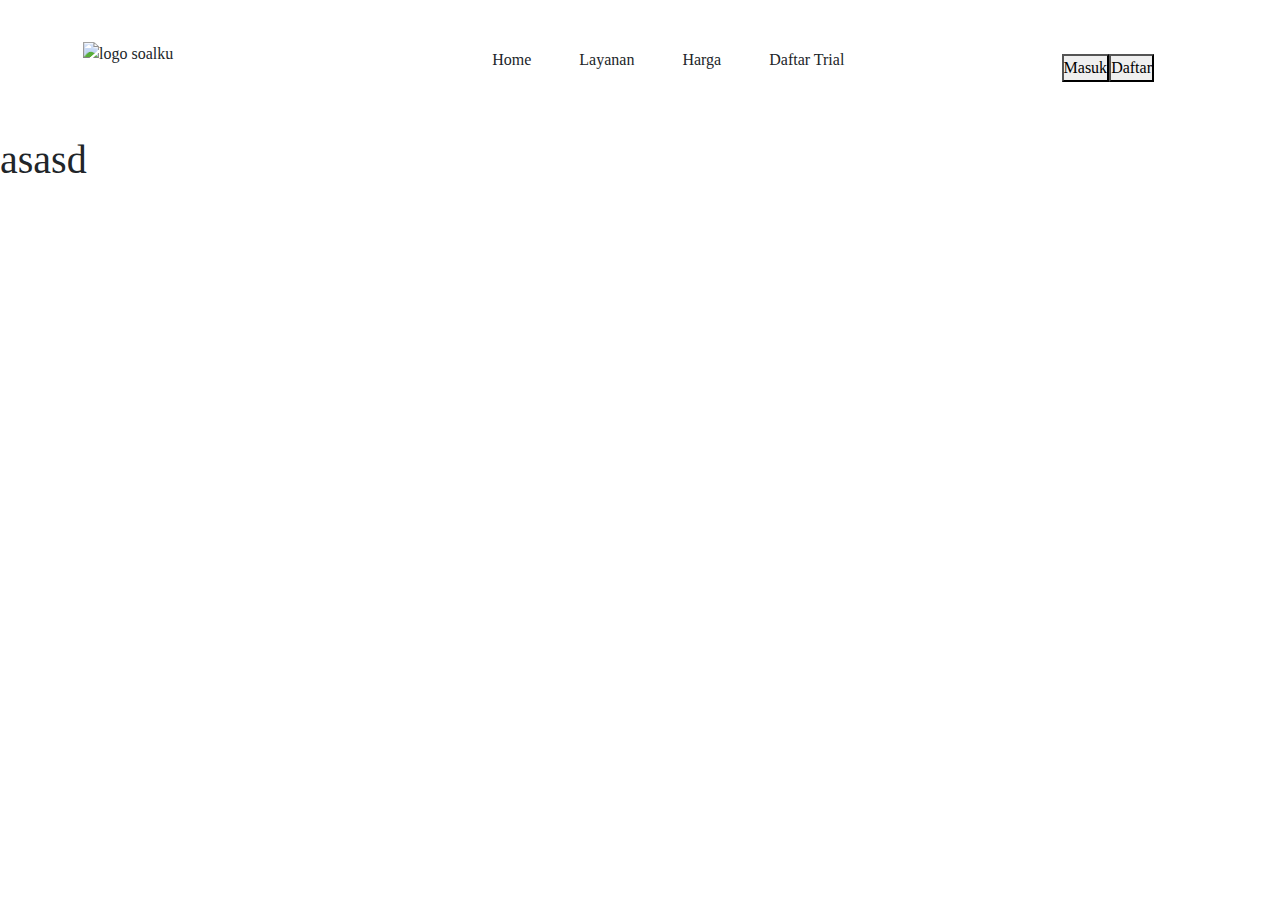
==== nggih.html @ 781ea1b5 "feat: nggih" ====
<!doctype html>
<html lang="en">
  <head>
    <meta charset="utf-8">
    <meta name="viewport" content="width=device-width, initial-scale=1">
    <link rel="stylesheet" href="css/style.css">
    <title>Soalku FE</title>
    <link href="https://cdn.jsdelivr.net/npm/bootstrap@5.3.3/dist/css/bootstrap.min.css" rel="stylesheet" integrity="sha384-QWTKZyjpPEjISv5WaRU9OFeRpok6YctnYmDr5pNlyT2bRjXh0JMhjY6hW+ALEwIH" crossorigin="anonymous">
  </head>
  <body>
    <script src="https://cdn.jsdelivr.net/npm/bootstrap@5.3.3/dist/js/bootstrap.bundle.min.js" integrity="sha384-YvpcrYf0tY3lHB60NNkmXc5s9fDVZLESaAA55NDzOxhy9GkcIdslK1eN7N6jIeHz" crossorigin="anonymous"></script>
    <nav>
      <div class="d-flex justify-content-between">
        <img src="assets/LOGO SOALKU HIJAU.png" alt="logo soalku" width="192" height="52">

        <div class="d-flex gap-5 align-items-center">    
            <p>Home</p>
            <p>Layanan</p>
            <p>Harga</p>
            <p>Daftar Trial</p>
        </div>
        <div class="d-flex align-items-center">
            <button>Masuk</button>
            <button>Daftar</button>
        </div>
      </div>
    </nav>
    <main>
      <section>
        <h1>asasd</h1>
      </section>
    </main>
  </body>
</html>
---- css/style.css ----
*{
    box-sizing: border-box;
    /*font-family: 'Space Grotesk', sans-serif;*/
    font-family: 'Poppins';

    margin: 0px;
    padding: 0px;
    list-style: none;
    text-decoration: none;
}

main{
    display: flex;
    flex-direction: column;
}

nav{
    padding: 42px 126px 42px 83px;
}
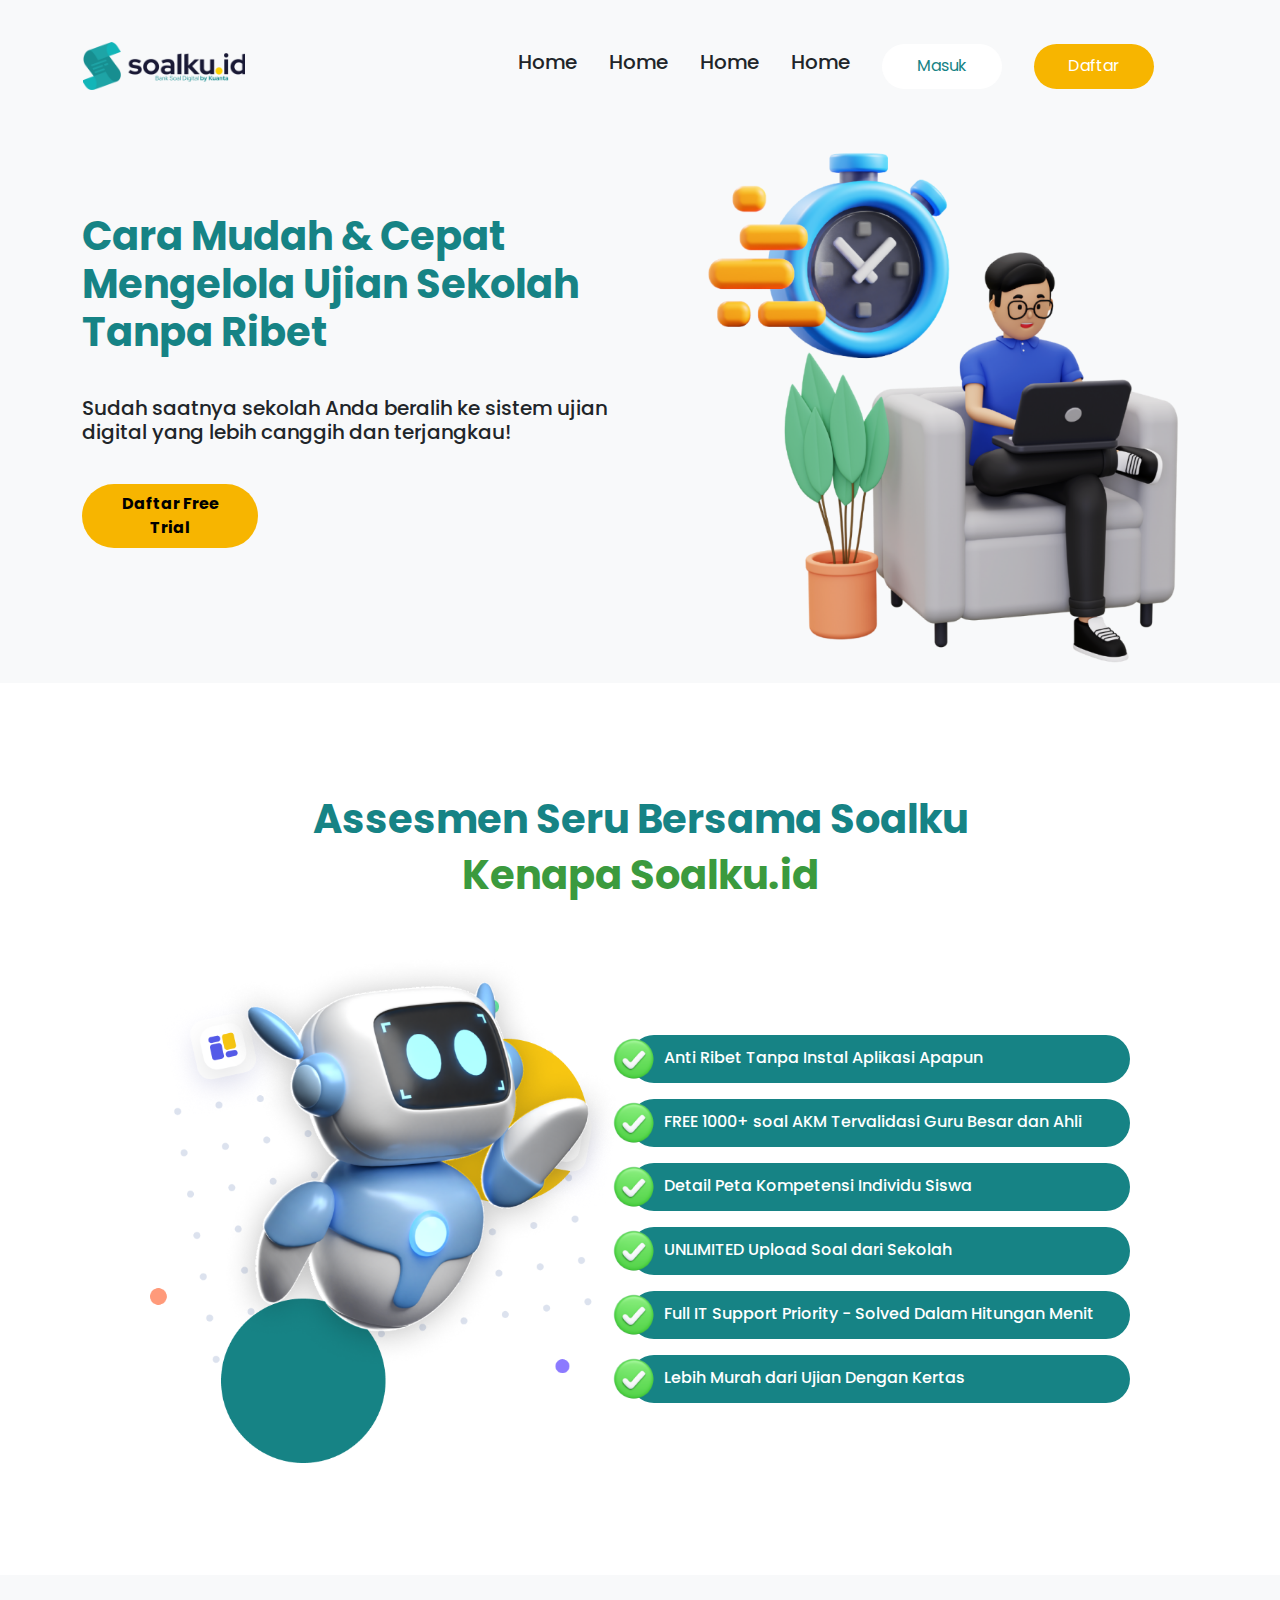
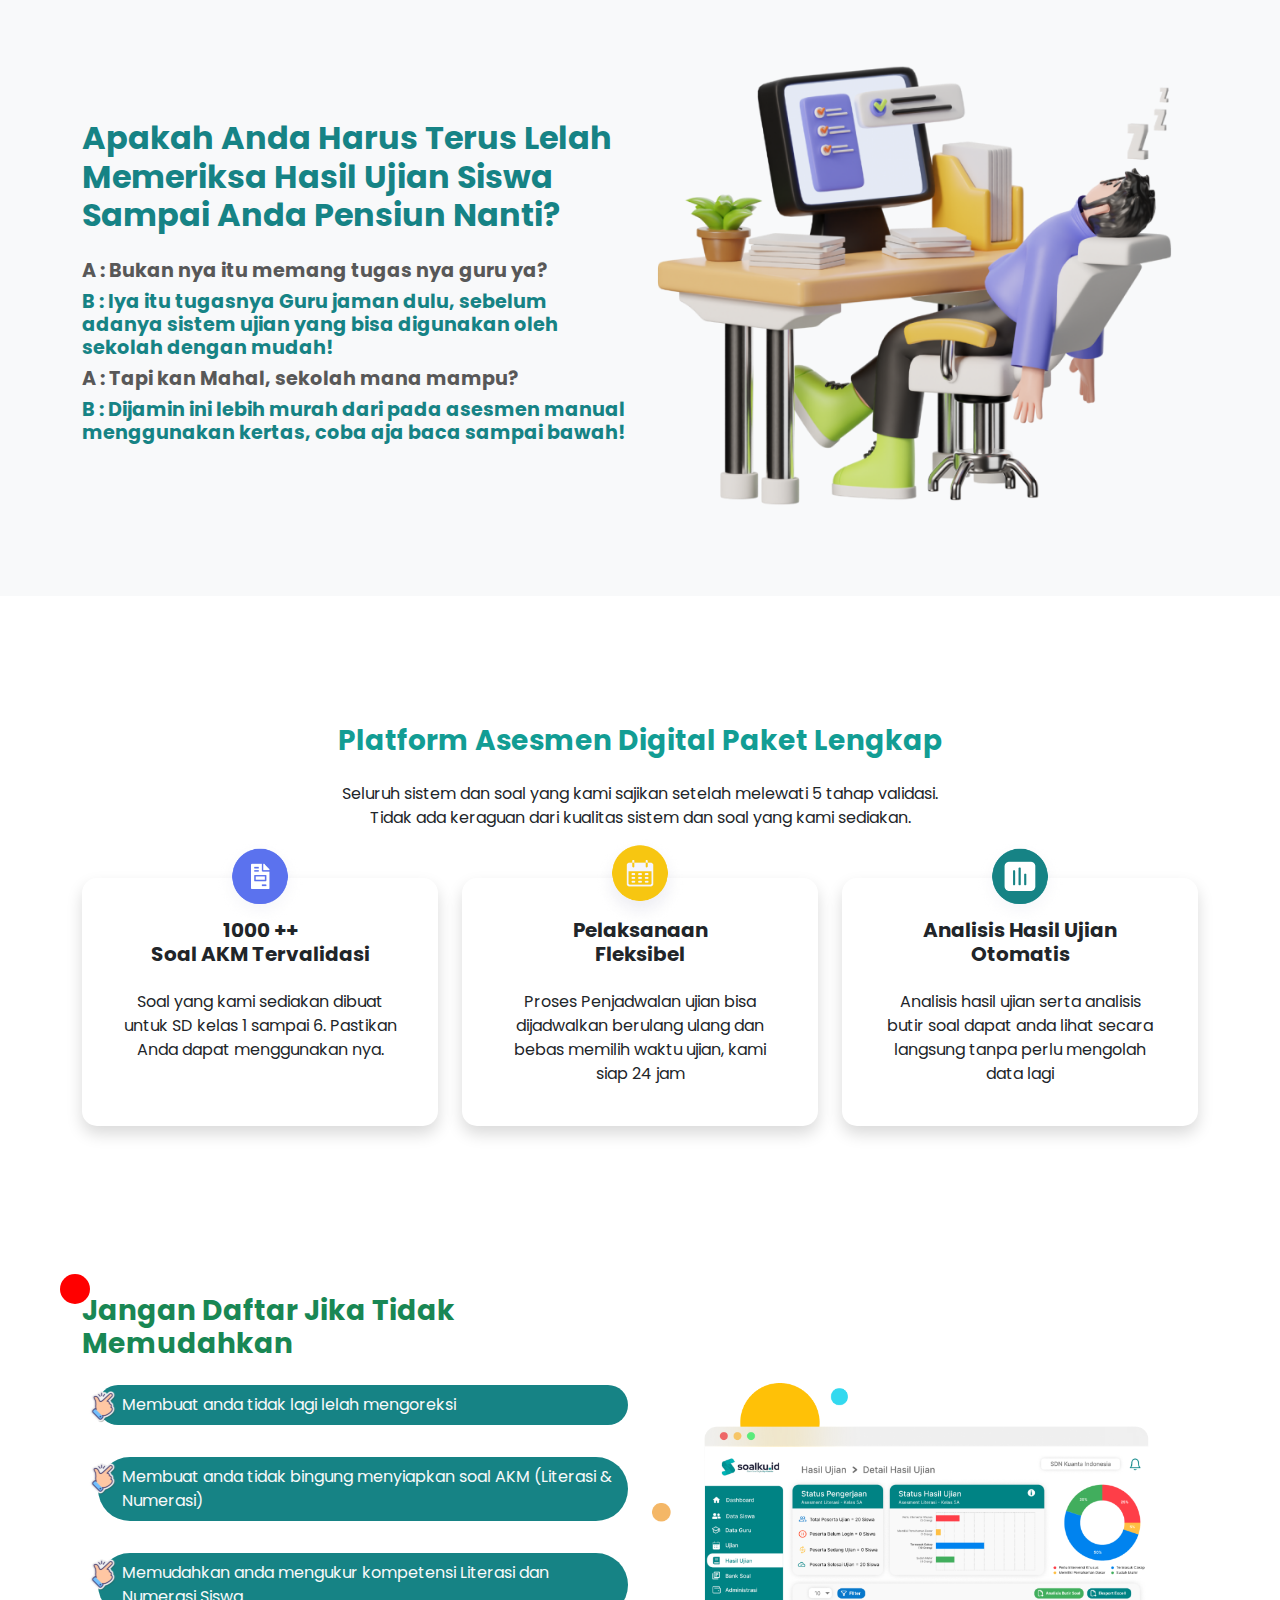
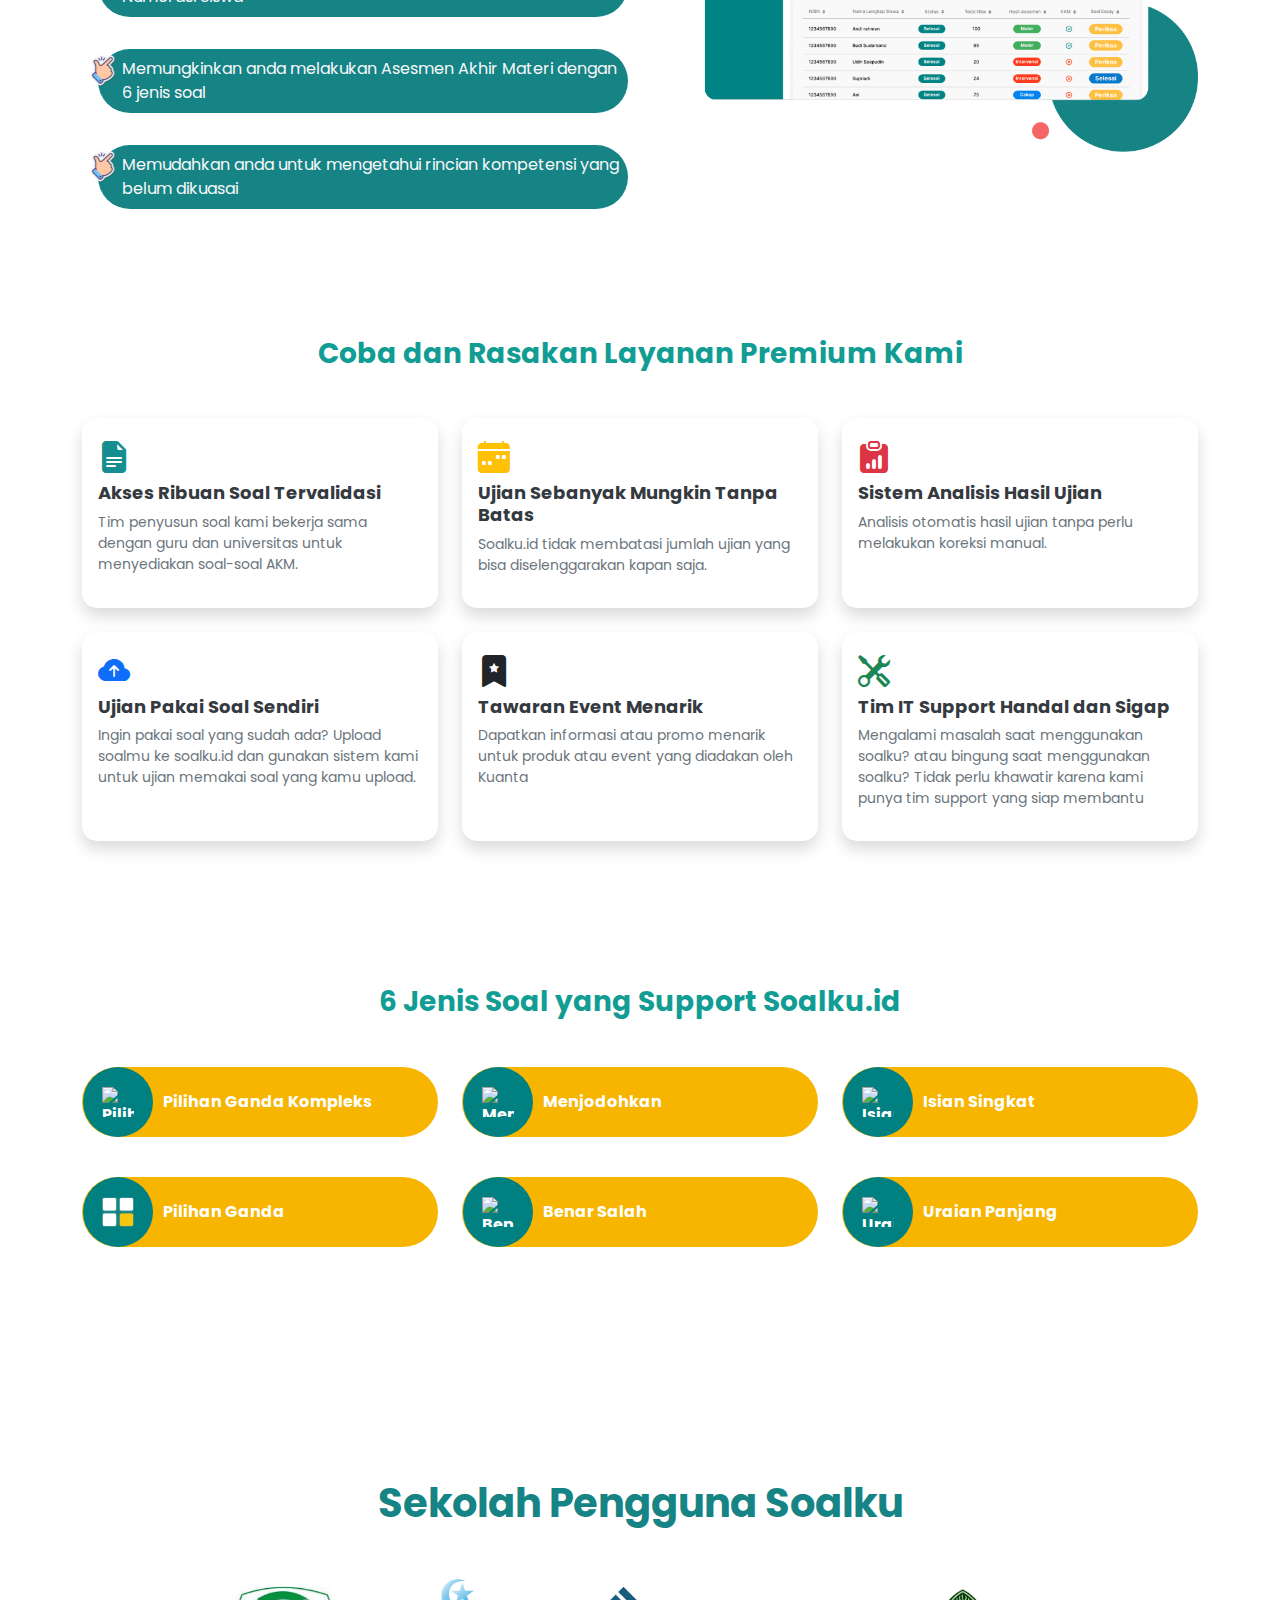
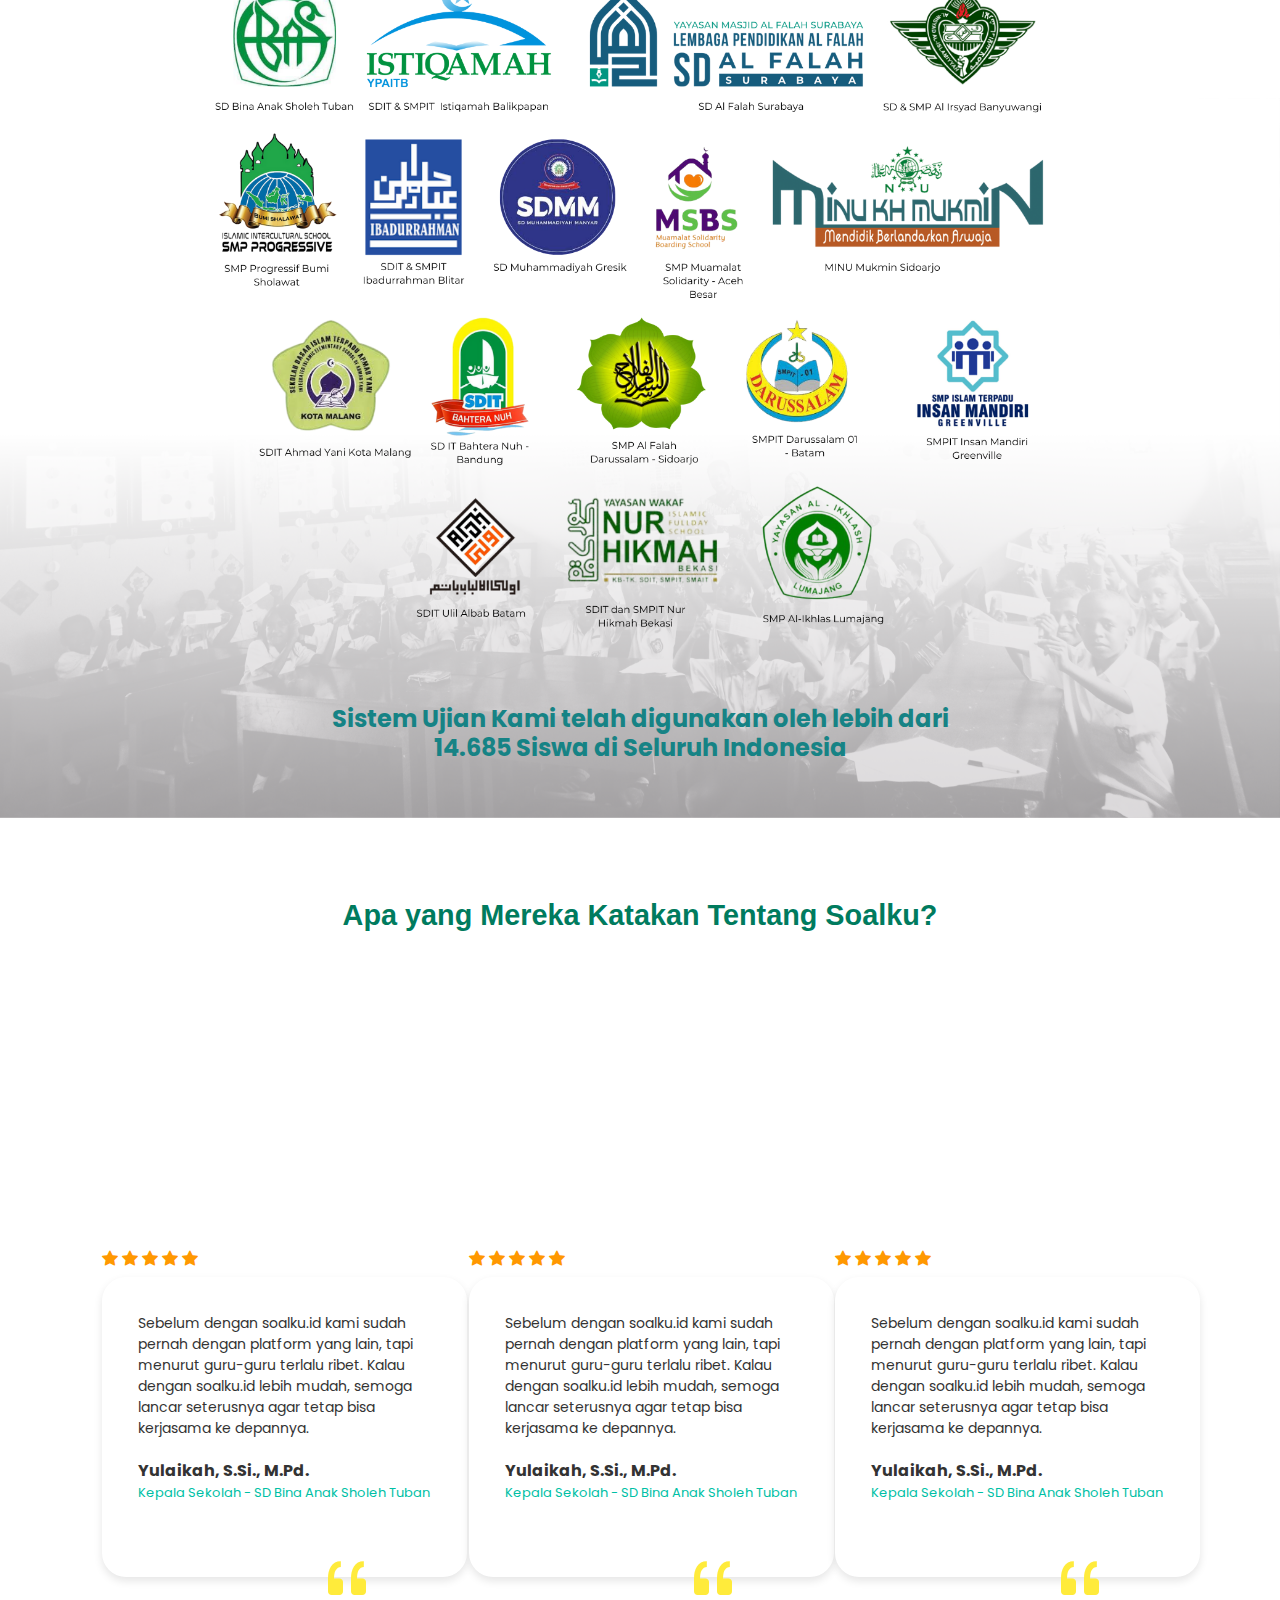
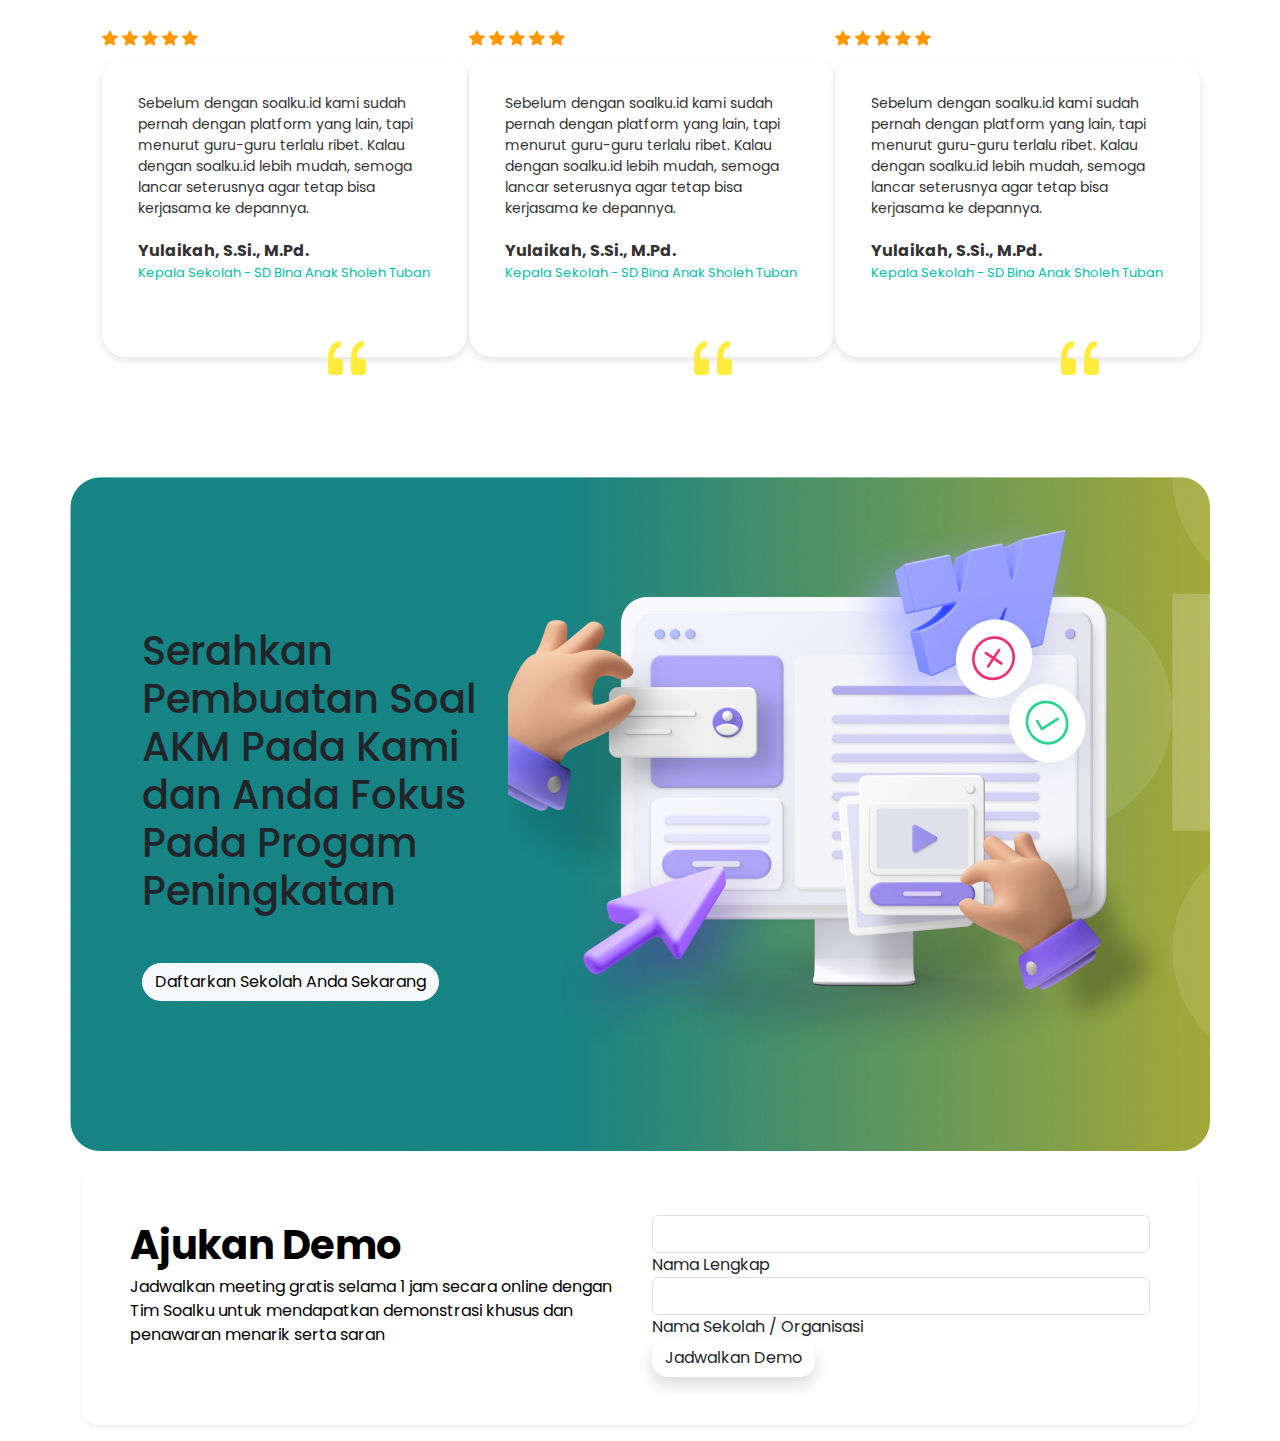
==== commit 75d051da: "feat: nggih" ====
--- a/nggih.html
+++ b/nggih.html
@@ -1,34 +1,623 @@
 <!doctype html>
 <html lang="en">
-  <head>
+
+<head>
     <meta charset="utf-8">
     <meta name="viewport" content="width=device-width, initial-scale=1">
+    <title>Soalku FE</title>
+    <link href="https://cdn.jsdelivr.net/npm/bootstrap@5.3.3/dist/css/bootstrap.min.css" rel="stylesheet"
+          integrity="sha384-QWTKZyjpPEjISv5WaRU9OFeRpok6YctnYmDr5pNlyT2bRjXh0JMhjY6hW+ALEwIH" crossorigin="anonymous">
+    <link href="https://fonts.googleapis.com/css2?family=Poppins:wght@400;500;600;700&display=swap" rel="stylesheet">
+    <link rel="stylesheet" href="https://cdn.jsdelivr.net/npm/bootstrap-icons@1.11.1/font/bootstrap-icons.css">
     <link rel="stylesheet" href="css/style.css">
-    <title>Soalku FE</title>
-    <link href="https://cdn.jsdelivr.net/npm/bootstrap@5.3.3/dist/css/bootstrap.min.css" rel="stylesheet" integrity="sha384-QWTKZyjpPEjISv5WaRU9OFeRpok6YctnYmDr5pNlyT2bRjXh0JMhjY6hW+ALEwIH" crossorigin="anonymous">
-  </head>
-  <body>
-    <script src="https://cdn.jsdelivr.net/npm/bootstrap@5.3.3/dist/js/bootstrap.bundle.min.js" integrity="sha384-YvpcrYf0tY3lHB60NNkmXc5s9fDVZLESaAA55NDzOxhy9GkcIdslK1eN7N6jIeHz" crossorigin="anonymous"></script>
-    <nav>
-      <div class="d-flex justify-content-between">
-        <img src="assets/LOGO SOALKU HIJAU.png" alt="logo soalku" width="192" height="52">
-
-        <div class="d-flex gap-5 align-items-center">    
-            <p>Home</p>
-            <p>Layanan</p>
-            <p>Harga</p>
-            <p>Daftar Trial</p>
-        </div>
-        <div class="d-flex align-items-center">
-            <button>Masuk</button>
-            <button>Daftar</button>
-        </div>
-      </div>
-    </nav>
-    <main>
-      <section>
-        <h1>asasd</h1>
-      </section>
-    </main>
-  </body>
+</head>
+
+<body>
+<nav class="bg-light">
+    <div class="header">
+        <img src="img/soalku.png" alt="" style="width: 162px;">
+        <div class="menu">
+            <h5>Home</h5>
+            <h5>Home</h5>
+            <h5>Home</h5>
+            <h5>Home</h5>
+            <button class="btn-custom-2" style="width: 120px; background:white; color: #168385">Masuk</button>
+            <button class="btn-custom-2" style="width: 120px; background:#f7b500;">Daftar</button>
+        </div>
+    </div>
+</nav>
+<main>
+
+    <section class="bg-light">
+        <div class="container">
+            <div class="sec1">
+                <div class="sec1-1">
+                    <h1>Cara Mudah & Cepat Mengelola Ujian Sekolah Tanpa Ribet</h1>
+
+                    <h5>Sudah saatnya sekolah Anda beralih ke sistem ujian digital yang lebih canggih dan terjangkau!</h5>
+
+                    <button class="btn-custom align-items-center" style="width: 11rem; height: 4rem; color: black">Daftar Free Trial</button>
+                </div>
+                <div style="margin-right: -3rem;">
+                    <img src="img/sit.png" style="width: 580px;" alt="">
+                </div>
+            </div>
+        </div>
+    </section>
+
+    <section style="padding-top: 7rem;">
+        <div class="container">
+            <div class="sec2">
+                <h1 style="font-weight: bold; color: #168385">Assesmen Seru Bersama Soalku</h1>
+                <h1 style="font-weight: bold; color: #3B9A3E">Kenapa Soalku.id</h1>
+                <div class="sec2-1">
+                    <img src="img/robot.png" alt="" width="480px">
+                    <div class="sec2-2">
+                        <div class="unta">
+                            <img src="img/check.png" alt="" class="cek">
+                            <h5>Anti Ribet Tanpa Instal Aplikasi Apapun</h5>
+                        </div>
+                        <div class="unta">
+                            <img src="img/check.png" alt="" class="cek">
+                            <h5>FREE 1000+ soal AKM Tervalidasi Guru Besar dan Ahli</h5>
+                        </div>
+                        <div class="unta">
+                            <img src="img/check.png" alt="" class="cek">
+                            <h5>Detail Peta Kompetensi Individu Siswa</h5>
+                        </div>
+                        <div class="unta">
+                            <img src="img/check.png" alt="" class="cek">
+                            <h5>UNLIMITED Upload Soal dari Sekolah</h5>
+                        </div>
+                        <div class="unta">
+                            <img src="img/check.png" alt="" class="cek">
+                            <h5>Full IT Support Priority - Solved Dalam Hitungan Menit</h5>
+                        </div>
+                        <div class="unta">
+                            <img src="img/check.png" alt="" class="cek">
+                            <h5>Lebih Murah dari Ujian Dengan Kertas</h5>
+                        </div>
+                    </div>
+                </div>
+            </div>
+        </div>
+    </section>
+
+    <!-- start section 3 -->
+    <section id="exam-explanation" class="py-5 bg-light" style="margin-top: 7rem;">
+        <div class="container">
+            <div class="row align-items-center">
+                <div class="col-md-6 sec3">
+                    <h1 class="mb-4 text-start" style="color: #168385; font-size: 2rem;"><b>Apakah Anda Harus Terus Lelah Memeriksa
+                        Hasil Ujian Siswa Sampai Anda Pensiun Nanti?</b></h1>
+                    <h5 style="color: #585858;"><b>A : Bukan nya itu memang tugas nya guru ya?</b></h5>
+                    <h5 style="color: #168385;"><b>B : Iya itu tugasnya Guru jaman dulu, sebelum adanya sistem ujian
+                        yang bisa digunakan oleh sekolah dengan mudah!</b></h5>
+                    <h5 style="color: #585858;"><b>A : Tapi kan Mahal, sekolah mana mampu?</b></h5>
+                    <h5 style="color: #168385;"><b>B : Dijamin ini lebih murah dari pada asesmen manual menggunakan
+                        kertas, coba aja baca sampai bawah!</b></h5>
+                </div>
+                <div class="col-md-6">
+                    <img src="img/animasi guru lelah 1.png" style="width: 525px; height: 525px;" class="img-fluid"
+                         alt="Gambar ilustasi pemeriksaan ujian">
+                </div>
+            </div>
+        </div>
+    </section>
+    <!-- end section 3 -->
+
+    <!-- start section 4 -->
+    <section id="assessment-platform" class="py-5" style="margin-top: 5rem;">
+        <div class="container text-center">
+            <!-- Heading -->
+            <h2 class="mb-4 fw-bold">Platform Asesmen Digital Paket Lengkap</h2>
+            <p class="mb-5">Seluruh sistem dan soal yang kami sajikan setelah melewati 5 tahap validasi. <br> Tidak ada
+                keraguan dari kualitas sistem dan soal yang kami sediakan.</p>
+
+            <!-- Cards Section -->
+            <div class="row justify-content-center">
+                <!-- Card 1 -->
+                <div class="col-md-4 mb-4">
+                    <div class="card h-100 p-4 border-0 shadow">
+                        <div class="card-body" style="position: relative;">
+                            <!-- Icon -->
+                            <div class="mb-3 icon-center">
+                                <img src="img/Group 79.png" alt="Soal AKM" class="img-fluid"
+                                     style="width: 100px; height: 100px;">
+                            </div>
+                            <!-- Title -->
+                            <h5 class="card-title fw-bold">1000 ++ <br> Soal AKM Tervalidasi</h5>
+                            <!-- Description -->
+                            <p class="card-text mt-4">Soal yang kami sediakan dibuat untuk SD kelas 1 sampai 6. Pastikan
+                                Anda dapat menggunakan nya.</p>
+                        </div>
+                    </div>
+                </div>
+
+                <!-- Card 2 -->
+                <div class="col-md-4 mb-4">
+                    <div class="card text-center h-100 p-4 border-0 shadow">
+                        <div class="card-body" style="position: relative;">
+                            <!-- Icon -->
+                            <div class="mb-3 icon-center">
+                                <img src="img/Group 80.png" alt="Soal AKM" class="img-fluid"
+                                     style="width: 100px; height: 100px;">
+                            </div>
+                            <!-- Title -->
+                            <h5 class="card-title fw-bold">Pelaksanaan <br> Fleksibel</h5>
+                            <!-- Description -->
+                            <p class="card-text mt-4">Proses Penjadwalan ujian bisa dijadwalkan berulang ulang dan bebas
+                                memilih waktu ujian, kami siap 24 jam</p>
+                        </div>
+                    </div>
+                </div>
+
+                <!-- Card 3 -->
+                <div class="col-md-4 mb-4">
+                    <div class="card text-center h-100 p-4 border-0 shadow">
+                        <div class="card-body" style="position: relative;">
+                            <!-- Icon -->
+                            <div class="mb-3 icon-center">
+                                <img src="img/Group 81.png" alt="Soal AKM" class="img-fluid"
+                                     style="width: 100px; height: 100px;">
+                            </div>
+                            <!-- Title -->
+                            <h5 class="card-title fw-bold">Analisis Hasil Ujian Otomatis</h5>
+                            <!-- Description -->
+                            <p class="card-text mt-4">Analisis hasil ujian serta analisis butir soal dapat anda lihat
+                                secara langsung tanpa perlu mengolah data lagi</p>
+                        </div>
+                    </div>
+                </div>
+
+
+            </div>
+        </div>
+    </section>
+    <!-- end section 4 -->
+
+    <!-- section 5 -->
+    <section class="container py-5 mt-5">
+        <div class="row align-items-center">
+            <!-- Left side content (list of features) -->
+            <div class="col-md-6" style="position: relative;">
+                <h2 class="fw-bold text-success">Jangan Daftar Jika Tidak Memudahkan</h2>
+                <div style="background-color: rgb(255, 0, 0);position: absolute;width: 30px;display: block;height: 30px;border-radius: 30px;top: -20px;left: -10px;"></div>
+                <ul class="list-unstyled mt-4">
+                    <li class="d-flex align-items-center mb-3 ms-3" style="position: relative;">
+                        <img src="/img/Gampang-icon.svg" alt="Check" class="" style="width: 30px;position: absolute;left: -10px;top:5px;">
+                        <p class="w-100 text-light p-2 ps-4" style="background-color: #168385;border-radius: 50px;">
+                            Membuat anda tidak lagi lelah mengoreksi
+                        </p>
+                    </li>
+                    <li class="d-flex align-items-center mb-3 ms-3" style="position: relative;">
+                        <img src="/img/Gampang-icon.svg" alt="Check" class="" style="width: 30px;position: absolute;left: -10px;top:5px;">
+                        <p class="w-100 text-light p-2 ps-4" style="background-color: #168385;border-radius: 50px;">
+                            Membuat anda tidak bingung menyiapkan soal AKM (Literasi & Numerasi)
+                        </p>
+                    </li>
+
+                    <li class="d-flex align-items-center mb-3 ms-3" style="position: relative;">
+                        <img src="/img/Gampang-icon.svg" alt="Check" class="" style="width: 30px;position: absolute;left: -10px;top:5px;">
+                        <p class="w-100 text-light p-2 ps-4" style="background-color: #168385;border-radius: 50px;">
+                            Memudahkan anda mengukur kompetensi Literasi dan Numerasi Siswa
+                        </p>
+                    </li>
+
+                    <li class="d-flex align-items-center mb-3 ms-3" style="position: relative;">
+                        <img src="/img/Gampang-icon.svg" alt="Check" class="" style="width: 30px;position: absolute;left: -10px;top:5px;">
+                        <p class="w-100 text-light p-2 ps-4" style="background-color: #168385;border-radius: 50px;">
+                            Memungkinkan anda melakukan Asesmen Akhir Materi dengan 6 jenis soal
+                        </p>
+                    </li>
+
+                    <li class="d-flex align-items-center mb-3 ms-3" style="position: relative;">
+                        <img src="/img/Gampang-icon.svg" alt="Check" class="" style="width: 30px;position: absolute;left: -10px;top:5px;">
+                        <p class="w-100 text-light p-2 ps-4" style="background-color: #168385;border-radius: 50px;">
+                            Memudahkan anda untuk mengetahui rincian kompetensi yang belum dikuasai
+                        </p>
+                    </li>
+
+                </ul>
+            </div>
+
+            <!-- Right side content (image) -->
+            <div class="col-md-6 text-center">
+                <img src="/img/Group 39190.png" class="w-100" alt="">
+            </div>
+        </div>
+    </section>
+    <!-- end section 5 -->
+
+    <!-- section 6 -->
+    <section class="layanan-premium py-5">
+        <div class="container text-center">
+            <h2 class="mb-5">Coba dan Rasakan Layanan Premium Kami</h2>
+            <div class="row g-4">
+                <!-- Card 1 -->
+                <div class="col-md-4">
+                    <div class="card p-3 h-100 shadow">
+                        <i class="bi bi-file-earmark-text-fill" style="color: #148e8f"></i>
+                        <h5 class="fw-bold">Akses Ribuan Soal Tervalidasi</h5>
+                        <p>Tim penyusun soal kami bekerja sama dengan guru dan universitas untuk menyediakan
+                            soal-soal AKM.</p>
+                    </div>
+                </div>
+                <!-- Card 2 -->
+                <div class="col-md-4">
+                    <div class="card p-3 h-100 shadow">
+                        <i class="bi bi-calendar-week-fill" style="color: #fec106"></i>
+                        <h5 class="fw-bold">Ujian Sebanyak Mungkin Tanpa Batas</h5>
+                        <p>Soalku.id tidak membatasi jumlah ujian yang bisa diselenggarakan kapan saja.</p>
+                    </div>
+                </div>
+                <!-- Card 3 -->
+                <div class="col-md-4">
+                    <div class="card p-3 h-100 shadow">
+                        <i class="bi bi-clipboard-data-fill" style="color: #dc3546"></i>
+                        <h5 class="fw-bold">Sistem Analisis Hasil Ujian</h5>
+                        <p>Analisis otomatis hasil ujian tanpa perlu melakukan koreksi manual.</p>
+                    </div>
+                </div>
+
+                <!-- Card 4 -->
+                <div class="col-md-4">
+                    <div class="card p-3 h-100 shadow">
+                        <i class="bi bi-cloud-arrow-up-fill" style="color: #0f6dfc"></i>
+                        <h5 class="fw-bold">Ujian Pakai Soal Sendiri</h5>
+                        <p>Ingin pakai soal yang sudah ada? Upload soalmu ke soalku.id dan gunakan sistem kami untuk
+                            ujian memakai soal yang kamu upload.</p>
+                    </div>
+                </div>
+
+                <!-- Card 5 -->
+                <div class="col-md-4">
+                    <div class="card p-3 h-100 shadow">
+                        <i class="bi bi-bookmark-star-fill" style="color: #od5959"></i>
+                        <h5 class="fw-bold">Tawaran Event Menarik</h5>
+                        <p>Dapatkan informasi atau promo menarik untuk produk atau event yang diadakan oleh Kuanta
+                        </p>
+                    </div>
+                </div>
+
+                <!-- Card 6 -->
+                <div class="col-md-4">
+                    <div class="card p-3 h-100 shadow">
+                        <!-- <img src="img/ikon3.png" alt="Icon 6" class="mb-3" width="40"> -->
+                        <i class="bi bi-tools" style="color: #1b8755"></i>
+                        <h5 class="fw-bold">Tim IT Support Handal dan Sigap</h5>
+                        <p>Mengalami masalah saat menggunakan soalku? atau bingung saat menggunakan soalku? Tidak
+                            perlu khawatir karena kami punya tim support yang siap membantu</p>
+                    </div>
+                </div>
+                <!-- Add other cards similarly... -->
+            </div>
+        </div>
+    </section>
+
+
+    <section class="jenis-soal py-5 mt-5">
+        <div class="container text-center">
+            <h2 class="mb-5">6 Jenis Soal yang Support Soalku.id</h2>
+            <div class="row g-4 justify-content-center">
+                <div class="col-md-4">
+                    <div class="btn-custom d-flex align-items-center">
+                        <div class="ikon-wrapper">
+                            <img src="img/icon/window.png" alt="Pilihan Ganda" class="ikon">
+                        </div>
+                        <span>Pilihan Ganda Kompleks</span>
+                    </div>
+                </div>
+                <div class="col-md-4">
+                    <div class="btn-custom d-flex align-items-center">
+                        <div class="ikon-wrapper">
+                            <img src="img/icon/arrow.png" alt="Menjodohkan" class="ikon">
+                        </div>
+                        <span>Menjodohkan</span>
+                    </div>
+                </div>
+                <div class="col-md-4">
+                    <div class="btn-custom d-flex align-items-center">
+                        <div class="ikon-wrapper">
+                            <img src="img/icon/pen.png" alt="Isian Singkat" class="ikon">
+                        </div>
+                        <span>Isian Singkat</span>
+                    </div>
+                </div>
+            </div>
+
+            <div class="row g-4 justify-content-center mt-3">
+                <div class="col-md-4">
+                    <div class="btn-custom d-flex align-items-center">
+                        <div class="ikon-wrapper">
+                            <img src="img/icon/win1.png" alt="Pilihan Ganda" class="ikon">
+                        </div>
+                        <span>Pilihan Ganda</span>
+                    </div>
+                </div>
+                <div class="col-md-4">
+                    <div class="btn-custom d-flex align-items-center">
+                        <div class="ikon-wrapper">
+                            <img src="img/icon/check-circle-2.png" alt="Benar Salah" class="ikon">
+                        </div>
+                        <span>Benar Salah</span>
+                    </div>
+                </div>
+                <div class="col-md-4">
+                    <div class="btn-custom d-flex align-items-center">
+                        <div class="ikon-wrapper">
+                            <img src="img/icon/text.png" alt="Uraian Panjang" class="ikon">
+                        </div>
+                        <span>Uraian Panjang</span>
+                    </div>
+                </div>
+            </div>
+        </div>
+    </section>
+    <!-- end section 6 -->
+
+    <section >
+        <div class="p-5" style="margin-top: 7rem; position: relative; padding-bottom: 15rem; width: 100%;">
+            <h1 class="my-4" style="color: #168385;text-align: center; font-weight: bold;">Sekolah Pengguna Soalku</h1>
+            <img src="img/Proposal Produk Soalku.id 1.png" alt="Daftar Sekolah Pengguna Soalku" class="main-image">
+            <h1 style="color: #168385;text-align: center; font-weight: bold; font-size: 1.5rem; margin-top: 3rem;">Sistem Ujian Kami telah digunakan oleh lebih dari
+                <br> 14.685 Siswa di Seluruh Indonesia</h1>
+            <!-- Gambar background -->
+            <img src="img/bg.png" alt="" style="position: absolute; bottom: 0; left: 0; width: 100%; z-index: -1;">
+        </div>
+    </section>
+
+
+    <section>
+        <div class="container ">
+            <h2 class="section-title text-center fw-bold mb-4" style="margin-top: 5rem; font-size: 1.8rem;">Apa yang Mereka Katakan Tentang Soalku?</h2>
+            <div class="row video-container justify-content-center">
+                <div class="" style=" width: 400px; height: 240px;">
+                    <div class="ratio ratio-16x9">
+                        <iframe src="https://www.youtube.com/embed/4vLpWUlQneE" allowfullscreen></iframe>
+                    </div>
+                </div>
+                <div class="" style="width: 400px; height: 240px;">
+                    <div class="ratio ratio-16x9">
+                        <iframe src="https://www.youtube.com/embed/4vLpWUlQneE" allowfullscreen></iframe>
+                    </div>
+                </div>
+            </div>
+        </div>
+
+        <div class="container" style="max-width: calc(100% - 180px); margin-bottom: 5rem;"> <!-- Set max-width minus left and right padding -->
+            <div class="row justify-content-center">
+
+                <div class="col-md-4 testimonial-container">
+                    <div class="stars">
+                        <i class="bi bi-star-fill"></i>
+                        <i class="bi bi-star-fill"></i>
+                        <i class="bi bi-star-fill"></i>
+                        <i class="bi bi-star-fill"></i>
+                        <i class="bi bi-star-fill"></i>
+                    </div>
+                    <div class="card testimonial-card">
+                        <div class="card-body">
+                            <div class="testimonial-text">
+                                Sebelum dengan soalku.id kami sudah pernah dengan platform yang lain, tapi menurut guru-guru terlalu ribet.
+                                Kalau dengan soalku.id lebih mudah, semoga lancar seterusnya agar tetap bisa kerjasama ke depannya.
+                            </div>
+                            <div class="author">
+                                Yulaikah, S.Si., M.Pd.
+                            </div>
+                            <div class="position">
+                                Kepala Sekolah - SD Bina Anak Sholeh Tuban
+                            </div>
+                        </div>
+                    </div>
+                    <div class="quote-icon">
+                        <i class="bi bi-quote"></i>
+                    </div>
+                </div>
+
+                <div class="col-md-4 testimonial-container">
+                    <div class="stars">
+                        <i class="bi bi-star-fill"></i>
+                        <i class="bi bi-star-fill"></i>
+                        <i class="bi bi-star-fill"></i>
+                        <i class="bi bi-star-fill"></i>
+                        <i class="bi bi-star-fill"></i>
+                    </div>
+                    <div class="card testimonial-card">
+                        <div class="card-body">
+                            <div class="testimonial-text">
+                                Sebelum dengan soalku.id kami sudah pernah dengan platform yang lain, tapi menurut guru-guru terlalu ribet.
+                                Kalau dengan soalku.id lebih mudah, semoga lancar seterusnya agar tetap bisa kerjasama ke depannya.
+                            </div>
+                            <div class="author">
+                                Yulaikah, S.Si., M.Pd.
+                            </div>
+                            <div class="position">
+                                Kepala Sekolah - SD Bina Anak Sholeh Tuban
+                            </div>
+                        </div>
+                    </div>
+                    <div class="quote-icon">
+                        <i class="bi bi-quote"></i>
+                    </div>
+                </div>
+
+                <div class="col-md-4 testimonial-container">
+                    <div class="stars">
+                        <i class="bi bi-star-fill"></i>
+                        <i class="bi bi-star-fill"></i>
+                        <i class="bi bi-star-fill"></i>
+                        <i class="bi bi-star-fill"></i>
+                        <i class="bi bi-star-fill"></i>
+                    </div>
+                    <div class="card testimonial-card">
+                        <div class="card-body">
+                            <div class="testimonial-text">
+                                Sebelum dengan soalku.id kami sudah pernah dengan platform yang lain, tapi menurut guru-guru terlalu ribet.
+                                Kalau dengan soalku.id lebih mudah, semoga lancar seterusnya agar tetap bisa kerjasama ke depannya.
+                            </div>
+                            <div class="author">
+                                Yulaikah, S.Si., M.Pd.
+                            </div>
+                            <div class="position">
+                                Kepala Sekolah - SD Bina Anak Sholeh Tuban
+                            </div>
+                        </div>
+                    </div>
+                    <div class="quote-icon">
+                        <i class="bi bi-quote"></i>
+                    </div>
+                </div>
+
+                <div class="col-md-4 testimonial-container">
+                    <div class="stars">
+                        <i class="bi bi-star-fill"></i>
+                        <i class="bi bi-star-fill"></i>
+                        <i class="bi bi-star-fill"></i>
+                        <i class="bi bi-star-fill"></i>
+                        <i class="bi bi-star-fill"></i>
+                    </div>
+                    <div class="card testimonial-card">
+                        <div class="card-body">
+                            <div class="testimonial-text">
+                                Sebelum dengan soalku.id kami sudah pernah dengan platform yang lain, tapi menurut guru-guru terlalu ribet.
+                                Kalau dengan soalku.id lebih mudah, semoga lancar seterusnya agar tetap bisa kerjasama ke depannya.
+                            </div>
+                            <div class="author">
+                                Yulaikah, S.Si., M.Pd.
+                            </div>
+                            <div class="position">
+                                Kepala Sekolah - SD Bina Anak Sholeh Tuban
+                            </div>
+                        </div>
+                    </div>
+                    <div class="quote-icon">
+                        <i class="bi bi-quote"></i>
+                    </div>
+                </div>
+
+                <div class="col-md-4 testimonial-container">
+                    <div class="stars">
+                        <i class="bi bi-star-fill"></i>
+                        <i class="bi bi-star-fill"></i>
+                        <i class="bi bi-star-fill"></i>
+                        <i class="bi bi-star-fill"></i>
+                        <i class="bi bi-star-fill"></i>
+                    </div>
+                    <div class="card testimonial-card">
+                        <div class="card-body">
+                            <div class="testimonial-text">
+                                Sebelum dengan soalku.id kami sudah pernah dengan platform yang lain, tapi menurut guru-guru terlalu ribet.
+                                Kalau dengan soalku.id lebih mudah, semoga lancar seterusnya agar tetap bisa kerjasama ke depannya.
+                            </div>
+                            <div class="author">
+                                Yulaikah, S.Si., M.Pd.
+                            </div>
+                            <div class="position">
+                                Kepala Sekolah - SD Bina Anak Sholeh Tuban
+                            </div>
+                        </div>
+                    </div>
+                    <div class="quote-icon">
+                        <i class="bi bi-quote"></i>
+                    </div>
+                </div>
+
+                <div class="col-md-4 testimonial-container">
+                    <div class="stars">
+                        <i class="bi bi-star-fill"></i>
+                        <i class="bi bi-star-fill"></i>
+                        <i class="bi bi-star-fill"></i>
+                        <i class="bi bi-star-fill"></i>
+                        <i class="bi bi-star-fill"></i>
+                    </div>
+                    <div class="card testimonial-card">
+                        <div class="card-body">
+                            <div class="testimonial-text">
+                                Sebelum dengan soalku.id kami sudah pernah dengan platform yang lain, tapi menurut guru-guru terlalu ribet.
+                                Kalau dengan soalku.id lebih mudah, semoga lancar seterusnya agar tetap bisa kerjasama ke depannya.
+                            </div>
+                            <div class="author">
+                                Yulaikah, S.Si., M.Pd.
+                            </div>
+                            <div class="position">
+                                Kepala Sekolah - SD Bina Anak Sholeh Tuban
+                            </div>
+                        </div>
+                    </div>
+                    <div class="quote-icon">
+                        <i class="bi bi-quote"></i>
+                    </div>
+                </div>
+
+            </div>
+        </div>
+
+    </section>
+
+    <!-- end section 7 -->
+
+    <!-- section 8 -->
+    <section>
+        <div class="container mx-auto row" style="background: url('/img/CTA.png');height: 674px;border-radius: 30px;">
+            <div class="col ms-5 my-auto">
+                <h3 class="mb-5 fs-1">Serahkan Pembuatan Soal AKM Pada Kami dan Anda Fokus Pada Progam Peningkatan</h3>
+                <button class="btn btn-light" style="border-radius: 30px ;" >Daftarkan Sekolah Anda Sekarang</button>
+            </div>
+            <div class="col">
+                <img src="/img/Group 39189.png" alt="">
+            </div>
+        </div>
+    </section>
+    <!-- end section 8 -->
+
+    <!-- #049088 dan #E4B421 -->
+    <!-- section 9 -->
+    <section>
+        <div class="container py-3">
+            <div class="row g-3">
+                <div class="col-12">
+                    <div class="rounded-4 py-5 px-3 px-md-5 shadow-sm h-100 em-bg-primary-gradient"">
+                    <div class="row">
+
+                        <div class="col-12 col-md-6">
+                            <span class="fs-1 fw-bold text-black">Ajukan Demo</span>
+                            <br>
+                            <span class="text-black">
+                                        Jadwalkan meeting gratis selama 1 jam secara online dengan Tim Soalku untuk mendapatkan demonstrasi khusus dan penawaran menarik serta saran
+                                    </span>
+                        </div>
+
+                        <div class="col-12 col-md-6">
+                            <div class="">
+                                <div class="did-floating-label-content">
+                                    <input class="did-floating-input form-control" type="text" name="" id="">
+                                    <label class="did-floating-label" for="">Nama Lengkap</label>
+                                </div>
+
+                                <div class="did-floating-label-content">
+                                    <input class="did-floating-input form-control" type="text" name="" id="">
+                                    <label class="did-floating-label" for="">Nama Sekolah / Organisasi</label>
+                                </div>
+
+                                <div class="">
+                                    <a class="btn em-btn-primary rounded-4 shadow" href="">Jadwalkan Demo</a>
+                                </div>
+                            </div>
+                        </div>
+                    </div>
+                </div>
+            </div>
+        </div>
+        </div>
+    </section>
+
+
+    <!-- end section 9 -->
+</main>
+<script src="https://cdn.jsdelivr.net/npm/bootstrap@5.3.3/dist/js/bootstrap.bundle.min.js"
+        integrity="sha384-YvpcrYf0tY3lHB60NNkmXc5s9fDVZLESaAA55NDzOxhy9GkcIdslK1eN7N6jIeHz"
+        crossorigin="anonymous"></script>
+</body>
+
 </html>--- a/css/style.css
+++ b/css/style.css
@@ -1,19 +1,287 @@
-*{
-    box-sizing: border-box;
-    /*font-family: 'Space Grotesk', sans-serif;*/
-    font-family: 'Poppins';
-
+
+body {
+    font-family: 'Poppins', sans-serif;
+    font-weight: 400; /* Bisa disesuaikan dengan pilihan yang di-load */
+}
+
+.icon-center {
+    position: absolute;
+    top: -20px;
+    left: 50%;
+    transform: translate(-50%, -50%);
+}
+
+* {
     margin: 0px;
     padding: 0px;
     list-style: none;
     text-decoration: none;
 }
 
-main{
-    display: flex;
-    flex-direction: column;
-}
-
-nav{
+main {
+    display: flex;
+    flex-direction: column;
+}
+
+nav {
     padding: 42px 126px 42px 83px;
+}
+
+.header{
+    display: flex;
+    align-items: center;
+    justify-content: space-between;
+}
+
+.menu{
+    display: flex;
+    gap: 2rem;
+    align-items: center;
+}
+
+h2 {
+    font-weight: bold;
+    color: #129D94;
+}
+
+.card {
+    display: flex;
+    align-items: flex-start;
+    border: none;
+    border-radius: 15px;
+
+    .bi{
+        font-size: 2rem;
+    }
+}
+
+.layanan-premium .card h5 {
+    color: #343A40;
+    font-size: 18px;
+    text-align: start;
+}
+
+.layanan-premium .card p {
+    font-size: 14px;
+    color: #6C757D;
+    text-align: start;
+}
+
+.jenis-soal-item {
+    background-color: #E5F9F7;
+    color: #129D94;
+    text-align: center;
+}
+
+.jenis-soal-item img {
+    margin-bottom: 10px;
+}
+
+.jenis-soal-item p {
+    font-weight: bold;
+    color: #343A40;
+}
+
+.btn-custom {
+    background-color: #f7b500; /* Warna kuning */
+    color: white;
+    border-radius: 50px;
+    padding: 10px 20px;
+    display: flex;
+    align-items: center;
+    justify-content: flex-start;
+    font-size: 16px;
+    font-weight: bold;
+    width: 100%;
+    height: 70px;
+    position: relative;
+    border: none;
+}
+
+.btn-custom-2 {
+    /*background-color: #f7b500;*/
+    color: white;
+    border-radius: 50px;
+    padding: 10px 20px;
+    display: flex;
+    align-items: center;
+    justify-content: center;
+    font-size: 16px;
+    /*font-weight: bold;*/
+    width: 100%;
+    height: 45px;
+    position: relative;
+    border: none;
+}
+
+.ikon-wrapper {
+    background-color: #008080; /* Warna hijau untuk lingkaran */
+    border-radius: 50%;
+    width: 70px;
+    height: 70px;
+    display: flex;
+    align-items: center;
+    justify-content: center;
+    margin-right: 10px;
+    margin-left: -1.2rem;
+}
+
+.ikon {
+    width: 32px;
+    height: 30px;
+}
+
+h2 {
+    font-size: 28px;
+    font-weight: bold;
+}
+
+.main-image {
+    max-width: 100%;
+    height: auto;
+    margin: 20px 0;
+}
+
+/* section 7 */
+
+.section-title {
+    color: #007b5e;
+    font-family: Arial, sans-serif;
+    font-size: 24px;
+    font-weight: bold;
+    text-align: center;
+    margin-top: 20px;
+    margin-bottom: 20px;
+}
+.video-container {
+    display: flex;
+    justify-content: center;
+    gap: 20px;
+    margin-bottom: 40px;
+}
+
+.video-placeholder {
+    width: 633px;
+    height: 390px;
+    background-color: #333;
+    border-radius: 10px;
+    display: flex;
+    justify-content: center;
+    align-items: center;
+}
+
+iframe {
+    border-radius: 10px;
+}
+
+.testimonial-container {
+    max-width: 600px;
+    margin: 40px auto;
+    position: relative;
+}
+.stars {
+    color: #ff9800;
+    margin-bottom: 10px;
+    position: absolute;
+    top: -30px;
+    left: 15;
+}
+.testimonial-card {
+    width: 365px;
+    height: 300px;
+    background-color: white;
+    border-radius: 24px;
+    padding: 20px;
+    box-shadow: 0 4px 8px rgba(0, 0, 0, 0.1);
+    position: relative;
+}
+.testimonial-text {
+    font-size: 14px;
+    color: #333;
+    margin-bottom: 20px;
+}
+.author {
+    font-size: 16px;
+    font-weight: bold;
+    color: #333;
+}
+.position {
+    font-size: 13px;
+    color: #00bfa5;
+}
+.quote-icon {
+    font-size: 60px;
+    color: #ffeb3b;
+    position: absolute;
+    bottom: -50px;
+    right: 80px;
+}
+
+.sec1{
+    /*width: 100vw;*/
+    display: flex;
+    overflow: hidden;
+}
+
+.sec1-1{
+    margin-top: 5rem;
+    width: 60%;
+    display: flex;
+    flex-direction: column;
+    gap: 2rem;
+
+    h1{
+        color: #168385;
+        font-weight: bold;
+        font-size: 2.5rem;
+    }
+}
+
+.sec2{
+    display: flex;
+    flex-direction: column;
+    justify-content: center;
+    align-items: center;
+}
+
+.sec2-1{
+    display: flex;
+}
+
+.sec2-2{
+    margin-top: 8rem;
+    display: flex;
+    flex-direction: column;
+    gap: 1rem;
+
+}
+
+.sec3{
+    h5{
+        font-size: 1.2rem;
+    }
+}
+
+.unta{
+    display: flex;
+    width: 500px;
+    height: 3rem;
+    background: #168385;
+    border-radius: 3rem;
+    color: white;
+    align-items: center;
+    padding-left: 3rem;
+    justify-content: flex-start;
+
+    h5{
+        margin-left: 5px;
+        margin-top: 5px;
+        font-size: 1rem;
+    }
+
+}
+
+.cek{
+    margin-left: -4.3rem;
+    width: 3.1rem;
 }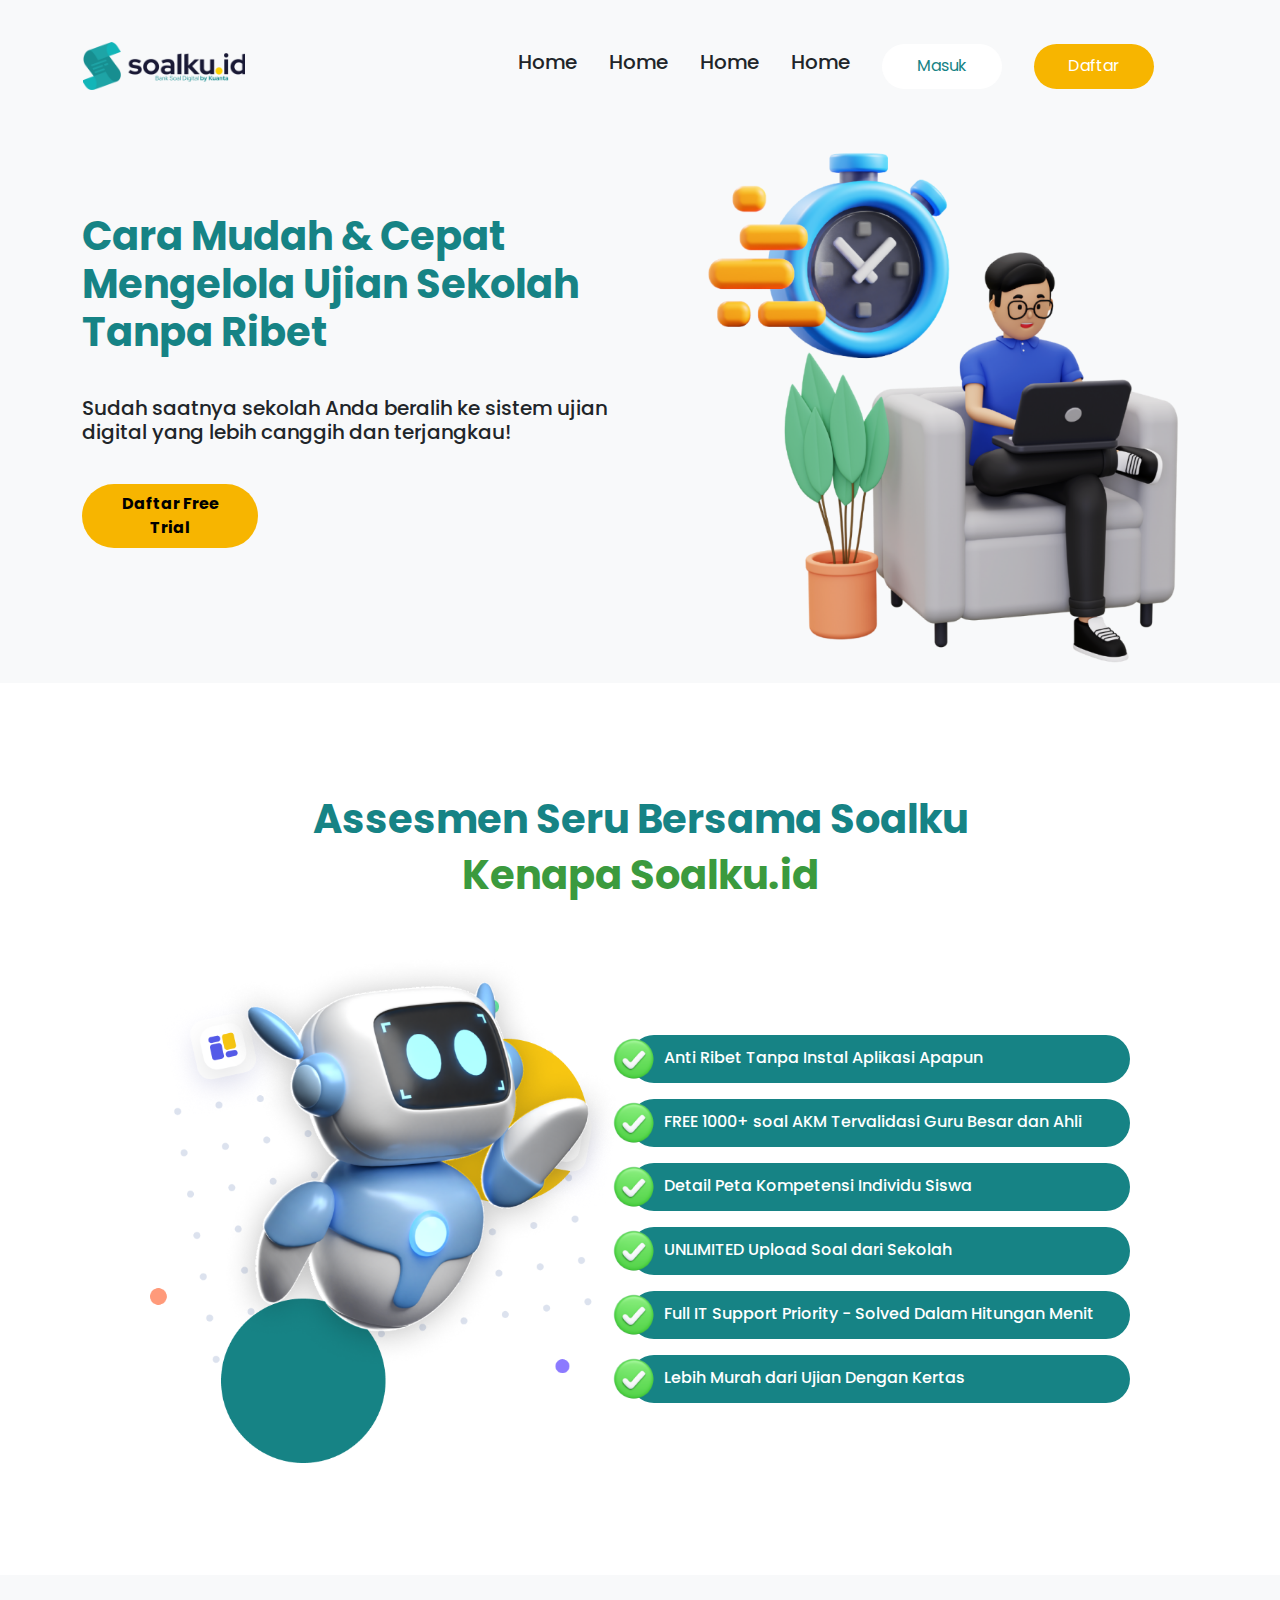
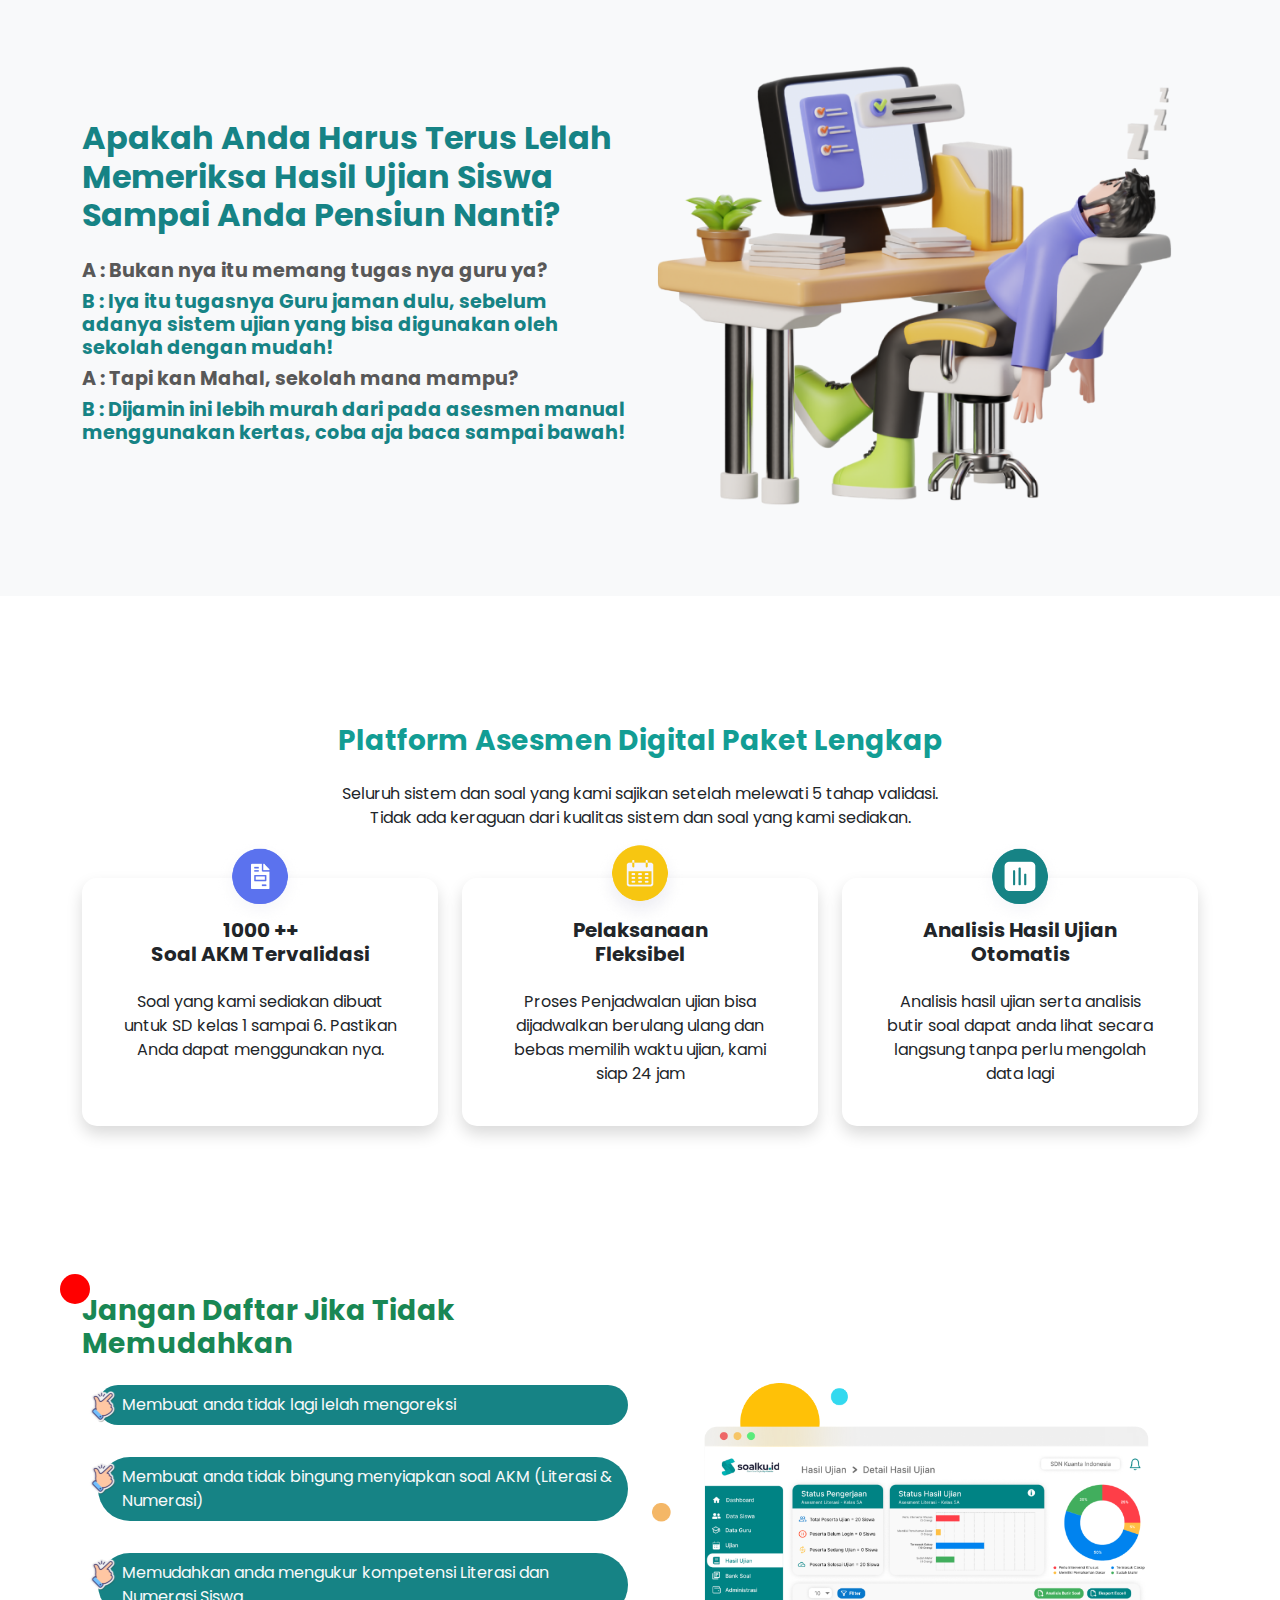
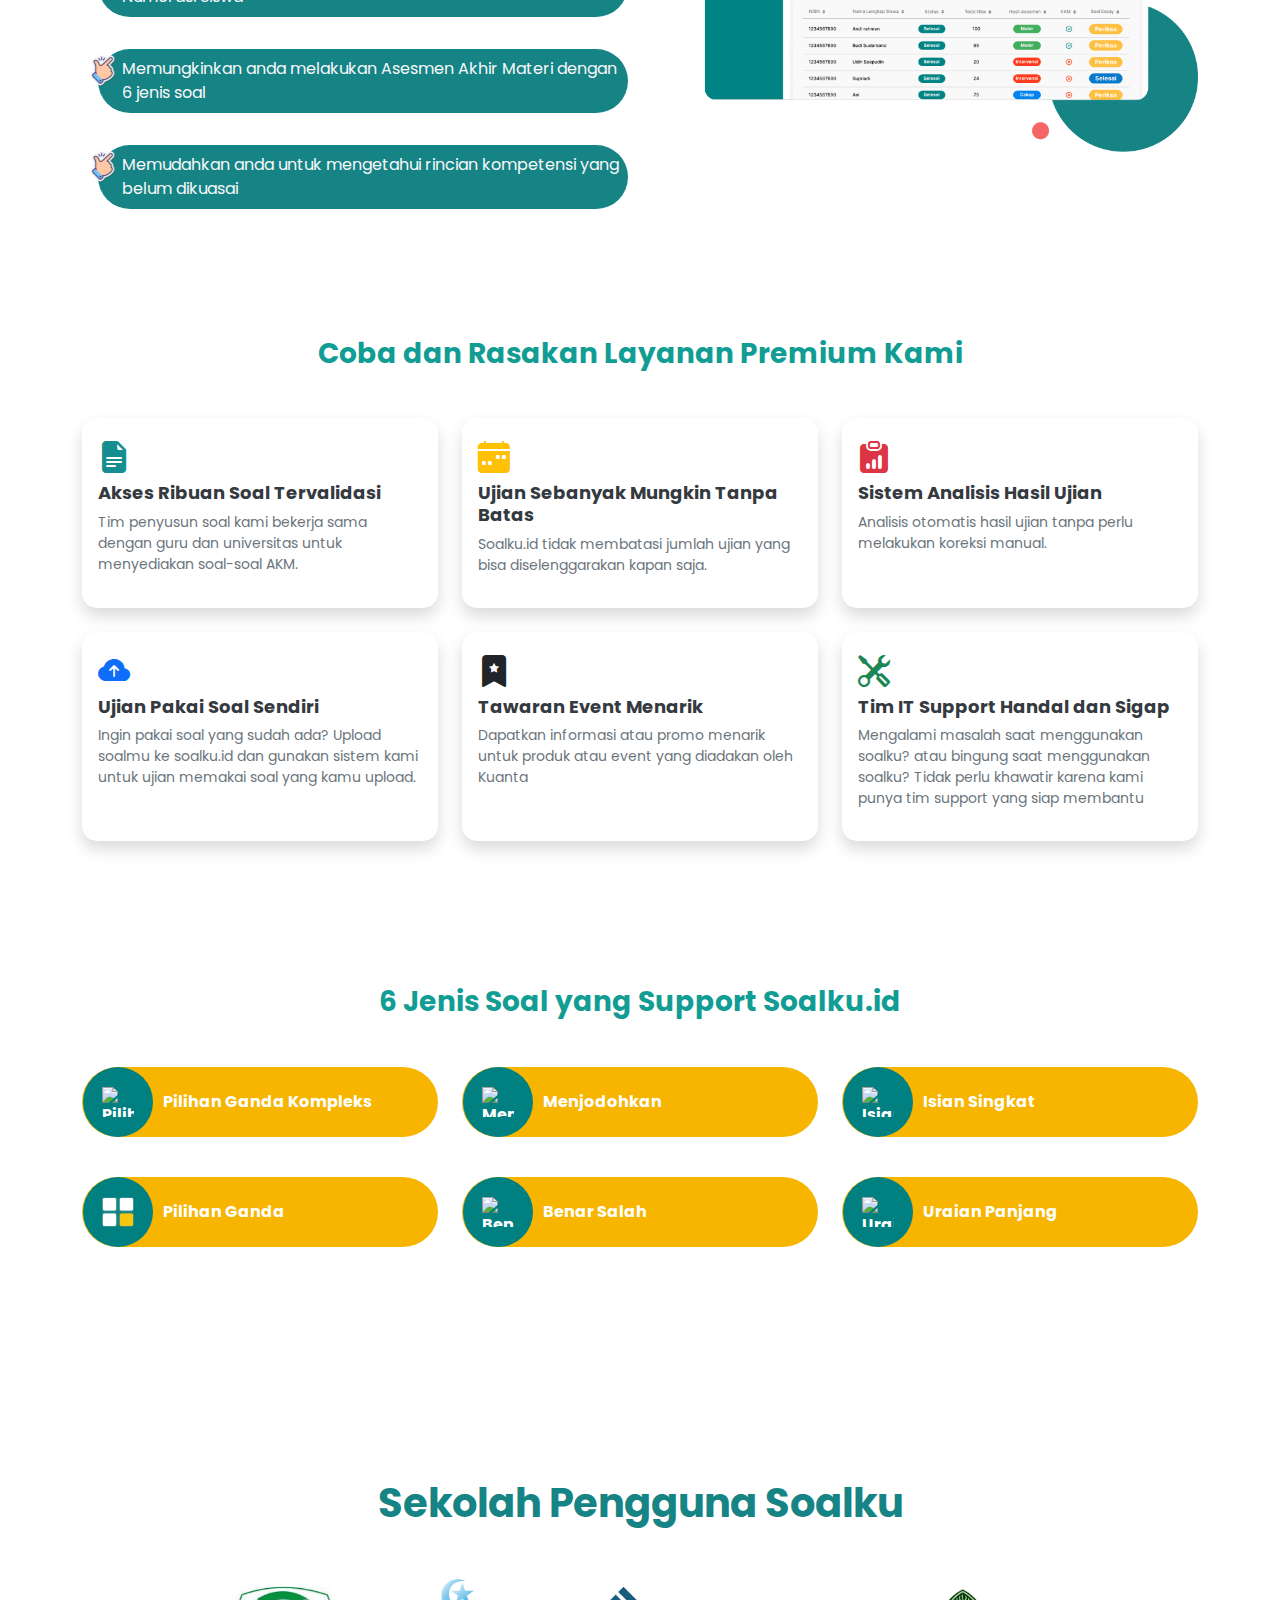
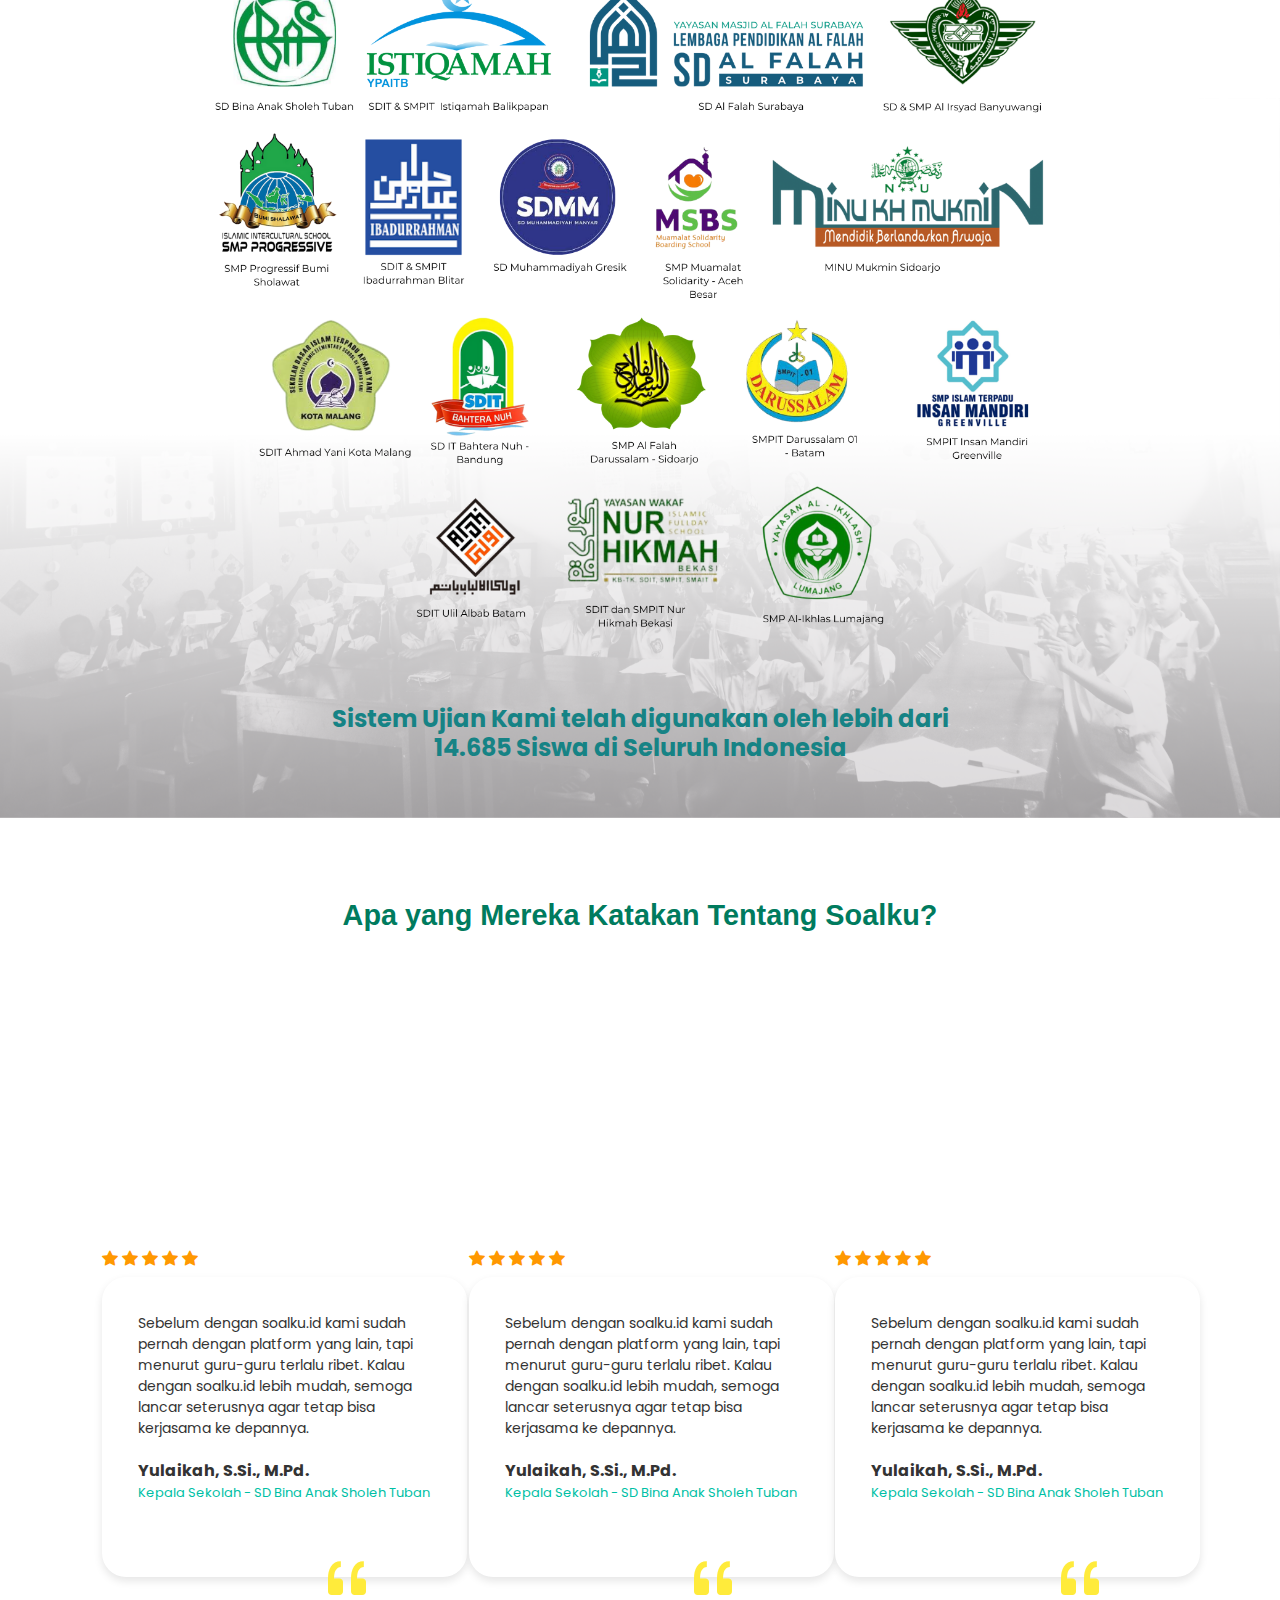
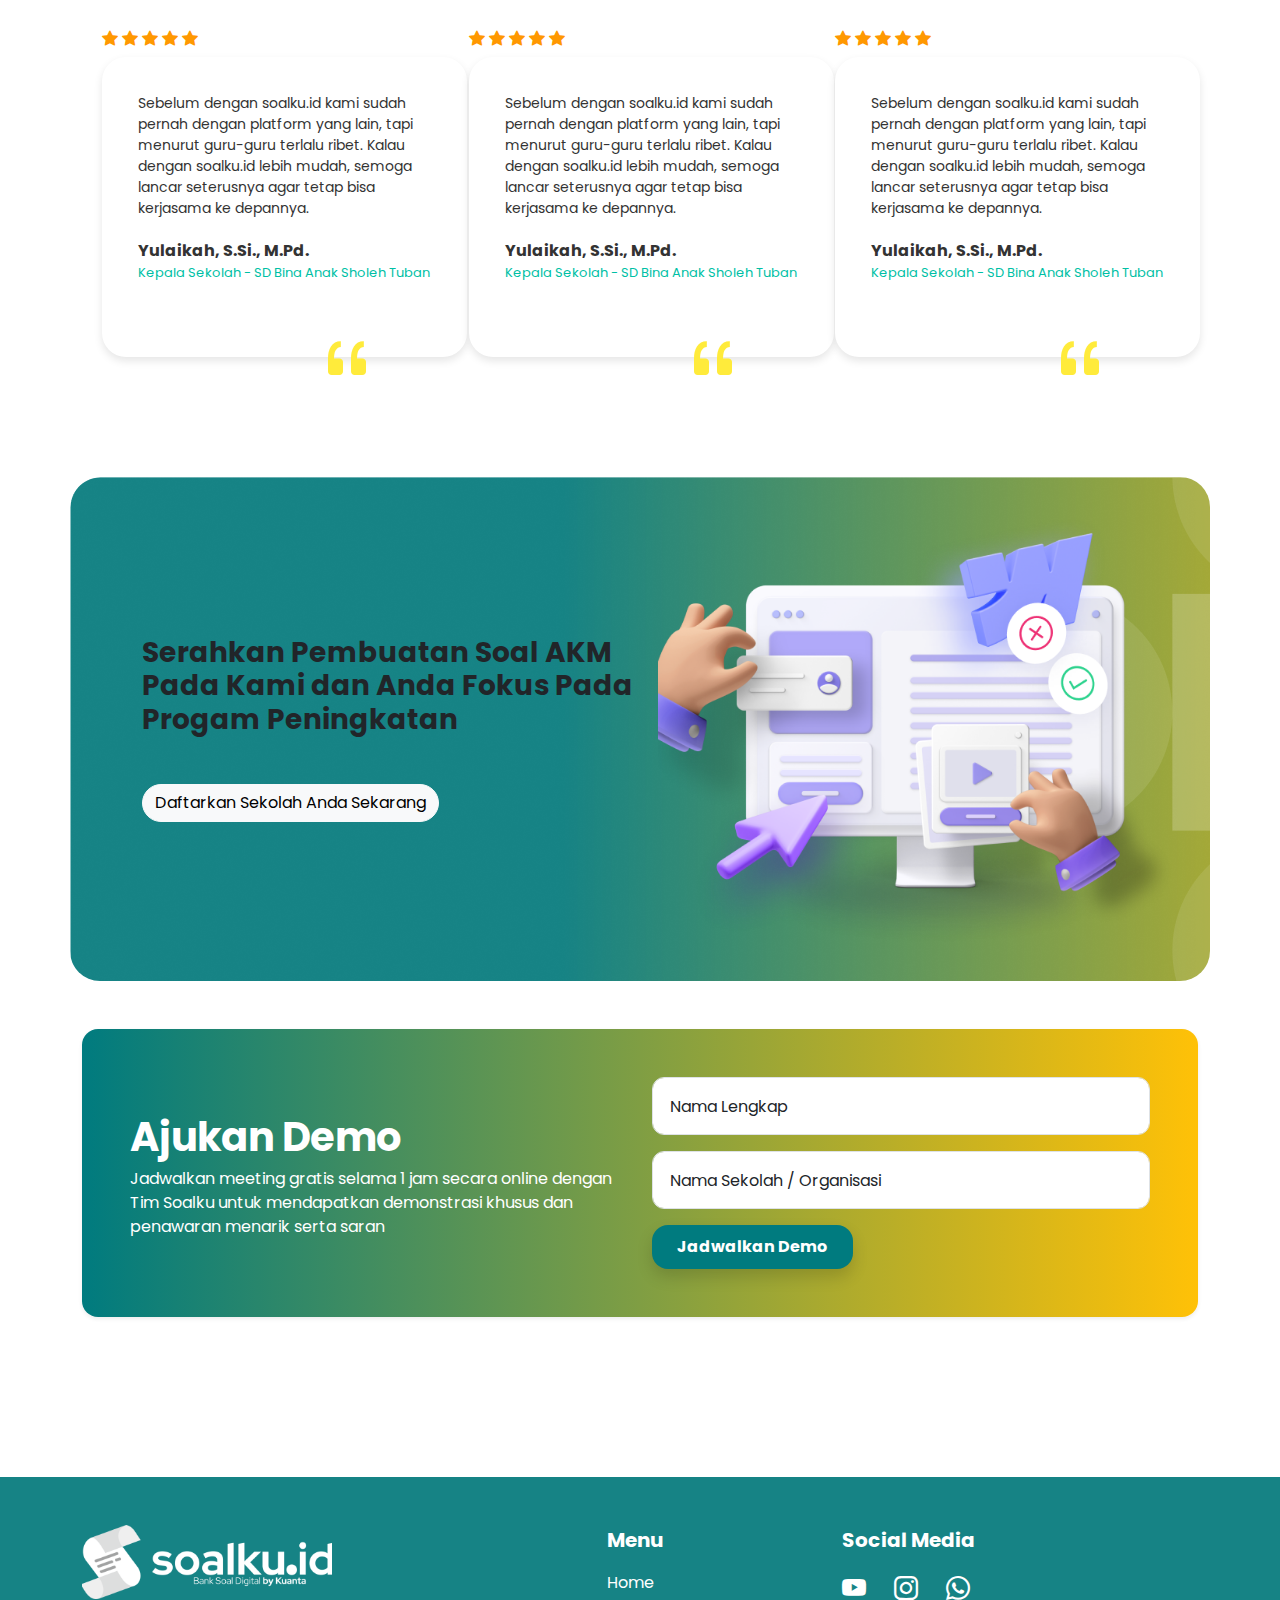
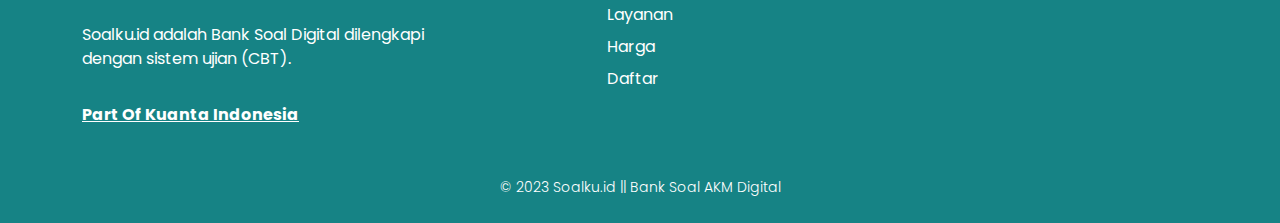
==== commit 8da3e31b: "feat: all" ====
--- a/nggih.html
+++ b/nggih.html
@@ -559,13 +559,13 @@
 
     <!-- section 8 -->
     <section>
-        <div class="container mx-auto row" style="background: url('/img/CTA.png');height: 674px;border-radius: 30px;">
+        <div class="container mx-auto row align-items-center" style="background: url('/img/CTA.png');height: 504px;border-radius: 30px;">
             <div class="col ms-5 my-auto">
-                <h3 class="mb-5 fs-1">Serahkan Pembuatan Soal AKM Pada Kami dan Anda Fokus Pada Progam Peningkatan</h3>
+                <h3 class="mb-5 fs-3 fw-bold" style="">Serahkan Pembuatan Soal AKM Pada Kami dan Anda Fokus Pada Progam Peningkatan</h3>
                 <button class="btn btn-light" style="border-radius: 30px ;" >Daftarkan Sekolah Anda Sekarang</button>
             </div>
             <div class="col">
-                <img src="/img/Group 39189.png" alt="">
+                <img src="/img/Group 39189.png" style="width: 33rem;" alt="">
             </div>
         </div>
     </section>
@@ -574,43 +574,116 @@
     <!-- #049088 dan #E4B421 -->
     <!-- section 9 -->
     <section>
-        <div class="container py-3">
+        <div class="container mt-5 ">
             <div class="row g-3">
                 <div class="col-12">
-                    <div class="rounded-4 py-5 px-3 px-md-5 shadow-sm h-100 em-bg-primary-gradient"">
-                    <div class="row">
-
-                        <div class="col-12 col-md-6">
-                            <span class="fs-1 fw-bold text-black">Ajukan Demo</span>
-                            <br>
-                            <span class="text-black">
-                                        Jadwalkan meeting gratis selama 1 jam secara online dengan Tim Soalku untuk mendapatkan demonstrasi khusus dan penawaran menarik serta saran
+                    <div class="rounded-4 py-5 px-3 px-md-5 shadow-sm h-100 w-100 em-bg-primary-gradient">
+                        <div class="row align-items-center">
+                            <div class="col-12 col-md-6">
+                                <span class="fs-1 fw-bold text-white">Ajukan Demo</span>
+                                <br>
+                                <span class="text-white">
+                                        Jadwalkan meeting gratis selama 1 jam secara online dengan Tim Soalku untuk
+                                        mendapatkan demonstrasi khusus dan penawaran menarik serta saran
                                     </span>
-                        </div>
-
-                        <div class="col-12 col-md-6">
-                            <div class="">
-                                <div class="did-floating-label-content">
-                                    <input class="did-floating-input form-control" type="text" name="" id="">
-                                    <label class="did-floating-label" for="">Nama Lengkap</label>
+                            </div>
+
+                            <div class="col-12 col-md-6">
+                                <div>
+                                    <div class="form-floating mb-3"> <!-- Container untuk floating label -->
+                                        <input type="text" class="form-control" id="floatingNamaLengkap"
+                                               placeholder="Nama Lengkap">
+                                        <label for="floatingNamaLengkap">Nama Lengkap</label>
+                                    </div>
+
+                                    <div class="form-floating mb-3">
+                                        <input type="text" class="form-control" id="floatingNamaOrganisasi"
+                                               placeholder="Nama Sekolah / Organisasi">
+                                        <label for="floatingNamaOrganisasi">Nama Sekolah / Organisasi</label>
+                                    </div>
+
+                                    <div>
+                                        <a class="btn em-btn-primary rounded-4 shadow" href="#">Jadwalkan Demo</a>
+                                    </div>
                                 </div>
-
-                                <div class="did-floating-label-content">
-                                    <input class="did-floating-input form-control" type="text" name="" id="">
-                                    <label class="did-floating-label" for="">Nama Sekolah / Organisasi</label>
-                                </div>
-
-                                <div class="">
-                                    <a class="btn em-btn-primary rounded-4 shadow" href="">Jadwalkan Demo</a>
-                                </div>
-                            </div>
-                        </div>
-                    </div>
-                </div>
-            </div>
-        </div>
-        </div>
-    </section>
+                            </div>
+                        </div>
+                    </div>
+                </div>
+            </div>
+        </div>
+    </section>
+
+
+    <footer class="em-bg-primary pt-5" style="background-color: #168385; margin-top: 10rem;">
+        <div class="container pb-4">
+            <div class="row text-white">
+
+                <div class="col-12 col-lg-4">
+                    <div class="d-flex flex-column justify-content-between">
+                        <div class="mb-3">
+                            <!-- <img class="img-fluid rounded-top mb-4" src="img/LOGO_SOALKU WHITE 1.png" alt="soalku.id kuanta bank soal"> -->
+                            <img class="img-fluid rounded-top mb-4" src="img/LOGO_SOALKU WHITE 1.png"
+                                 alt="soalku.id kuanta bank soal" width="250" height="105">
+                            <p>Soalku.id adalah Bank Soal Digital dilengkapi dengan sistem ujian (CBT).</p>
+                        </div>
+                        <a class="fw-bold fs-6 text-white" href="">Part Of Kuanta Indonesia</a>
+                    </div>
+                </div>
+
+                <div class="col-12 col-lg-4 d-flex justify-content-center">
+                    <div>
+                        <span class="fw-bold fs-5">Menu</span>
+                        <ul class="list-unstyled mt-3">
+                            <li class="mb-2">
+                                <a class="text-white text-decoration-none" href="#">Home</a>
+                            </li>
+                            <li class="mb-2">
+                                <a class="text-white text-decoration-none" href="#">Layanan</a>
+                            </li>
+                            <li class="mb-2">
+                                <a class="text-white text-decoration-none" href="#">Harga</a>
+                            </li>
+                            <li class="mb-2">
+                                <a class="text-white text-decoration-none" href="#">Daftar</a>
+                            </li>
+                        </ul>
+                    </div>
+                </div>
+
+
+                <div class="col-12 col-lg-4">
+                    <span class="fw-bold fs-5">Social Media</span>
+                    <ul class="list-unstyled mt-3">
+                        <li class="mb-2 list-inline-item me-4">
+                            <a class="text-white text-decoration-none" href="">
+                                <i class="bi bi-youtube fs-4"></i>
+                            </a>
+                        </li>
+
+                        <li class="mb-2 list-inline-item me-4">
+                            <a class="text-white text-decoration-none" href="">
+                                <i class="bi bi-instagram fs-4"></i>
+                            </a>
+                        </li>
+
+                        <li class="mb-2 list-inline-item me-4">
+                            <a class="text-white text-decoration-none" href="">
+                                <i class="bi bi-whatsapp fs-4"></i>
+                            </a>
+                        </li>
+                    </ul>
+                </div>
+
+                <div class="col-12">
+                    <div class="text-center mt-5">
+                        <small class="fw-light">© 2023 Soalku.id || Bank Soal AKM Digital</small>
+                    </div>
+                </div>
+            </div>
+        </div>
+    </footer>
+
 
 
     <!-- end section 9 -->
--- a/css/style.css
+++ b/css/style.css
@@ -284,4 +284,78 @@
 .cek{
     margin-left: -4.3rem;
     width: 3.1rem;
+}
+
+.em-bg-primary-gradient {
+    background: linear-gradient(to right, #007b7f, #ffc107); /* Warna gradasi */
+    border-radius: 20px; /* Pembulatan sudut */
+}
+
+.did-floating-label-content {
+    margin-bottom: 15px;
+}
+
+.did-floating-input {
+    border: 2px solid #e5e5e5;
+    border-radius: 12px; /* Membulatkan sudut input */
+    padding: 12px;
+    box-shadow: 0px 4px 6px rgba(0, 0, 0, 0.1);
+}
+
+.did-floating-label {
+    font-weight: bold;
+    color: #333;
+}
+
+.btn.em-btn-primary {
+    background-color: #007b7f; /* Warna tombol */
+    border: none;
+    padding: 10px 25px;
+    color: #fff;
+    font-weight: bold;
+    transition: background-color 0.3s ease;
+    border-radius: 50px; /* Membulatkan sudut tombol */
+}
+
+.btn.em-btn-primary:hover {
+    background-color: #005f5c; /* Warna tombol saat dihover */
+}
+
+.shadow-sm {
+    box-shadow: 0px 4px 6px rgba(0, 0, 0, 0.1);
+}
+
+.form-floating {
+    position: relative;
+}
+
+.form-floating input {
+    height: 50px; /* Menetapkan tinggi input */
+    padding: 10px 12px; /* Menambahkan padding di dalam input untuk label */
+    font-size: 16px;
+    line-height: 1.5; /* Menjaga agar teks input seimbang */
+    border-radius: 12px;
+    box-sizing: border-box;
+}
+
+.form-floating label {
+    position: absolute;
+    top: 80%; /* Mulai dari posisi tengah vertikal */
+    left: 12px;
+    transform: translateY(-50%); /* Menyelaraskan secara vertikal */
+    transition: 0.2s ease; /* Animasi transisi untuk efek mengambang */
+    background-color: transparent; /* Awalnya transparan */
+    padding: 0 5px;
+    pointer-events: none;
+    font-size: 16px; /* Ukuran awal label */
+}
+
+.form-floating input:focus + label,
+.form-floating input:not(:placeholder-shown) + label {
+    top: 0; /* Pindahkan label ke atas ketika input difokuskan atau diisi */
+    transform: translateY(-100%);
+    font-size: 12px; /* Kecilkan ukuran font saat mengambang */
+    background-color: white; /* Latar belakang putih saat label mengapung */
+    padding-left: 10px;
+    padding-right: 10px;
 }